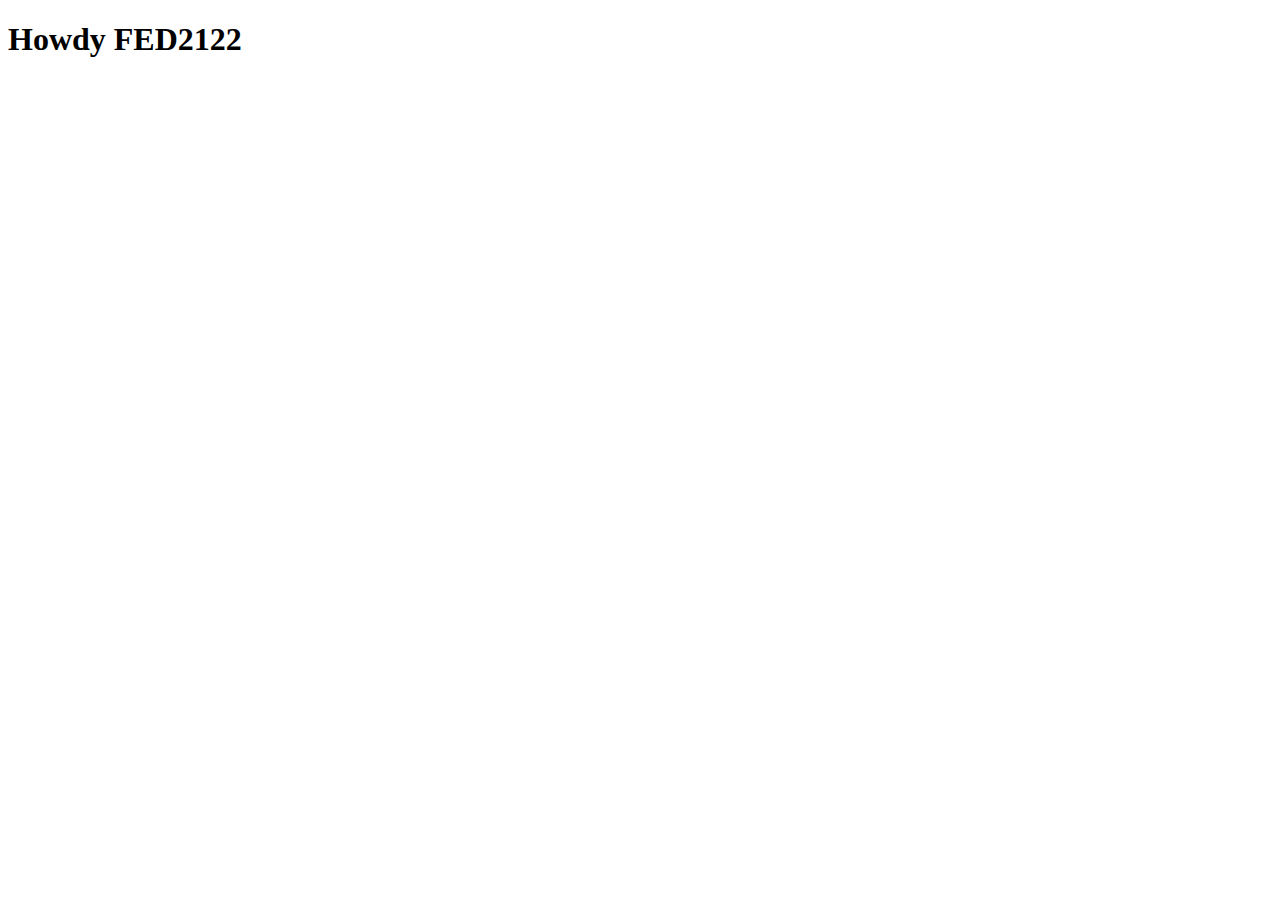
==== index.html @ 2dfa149c "Add files via upload" ====
<!doctype html>
<html lang="nl">
	
<head>
	<meta charset="UTF-8">
	<meta name="author" content="jouw naam">
	<meta name="viewport" content="width=device-width, initial-scale=1">
	
	<title>Howdy FED2122</title>
	
	<link href="styles/style.css" rel="stylesheet">
	<link rel="icon" type="image/svg+xml" href="images/favicon.svg">
</head>

<body>
	<h1>Howdy FED2122</h1>

	<script src="scripts/script.js"></script>
</body>
	
</html>
---- styles/style.css ----
/* CSS Document */
*, *::after, *::before {
  box-sizing:border-box;  
}
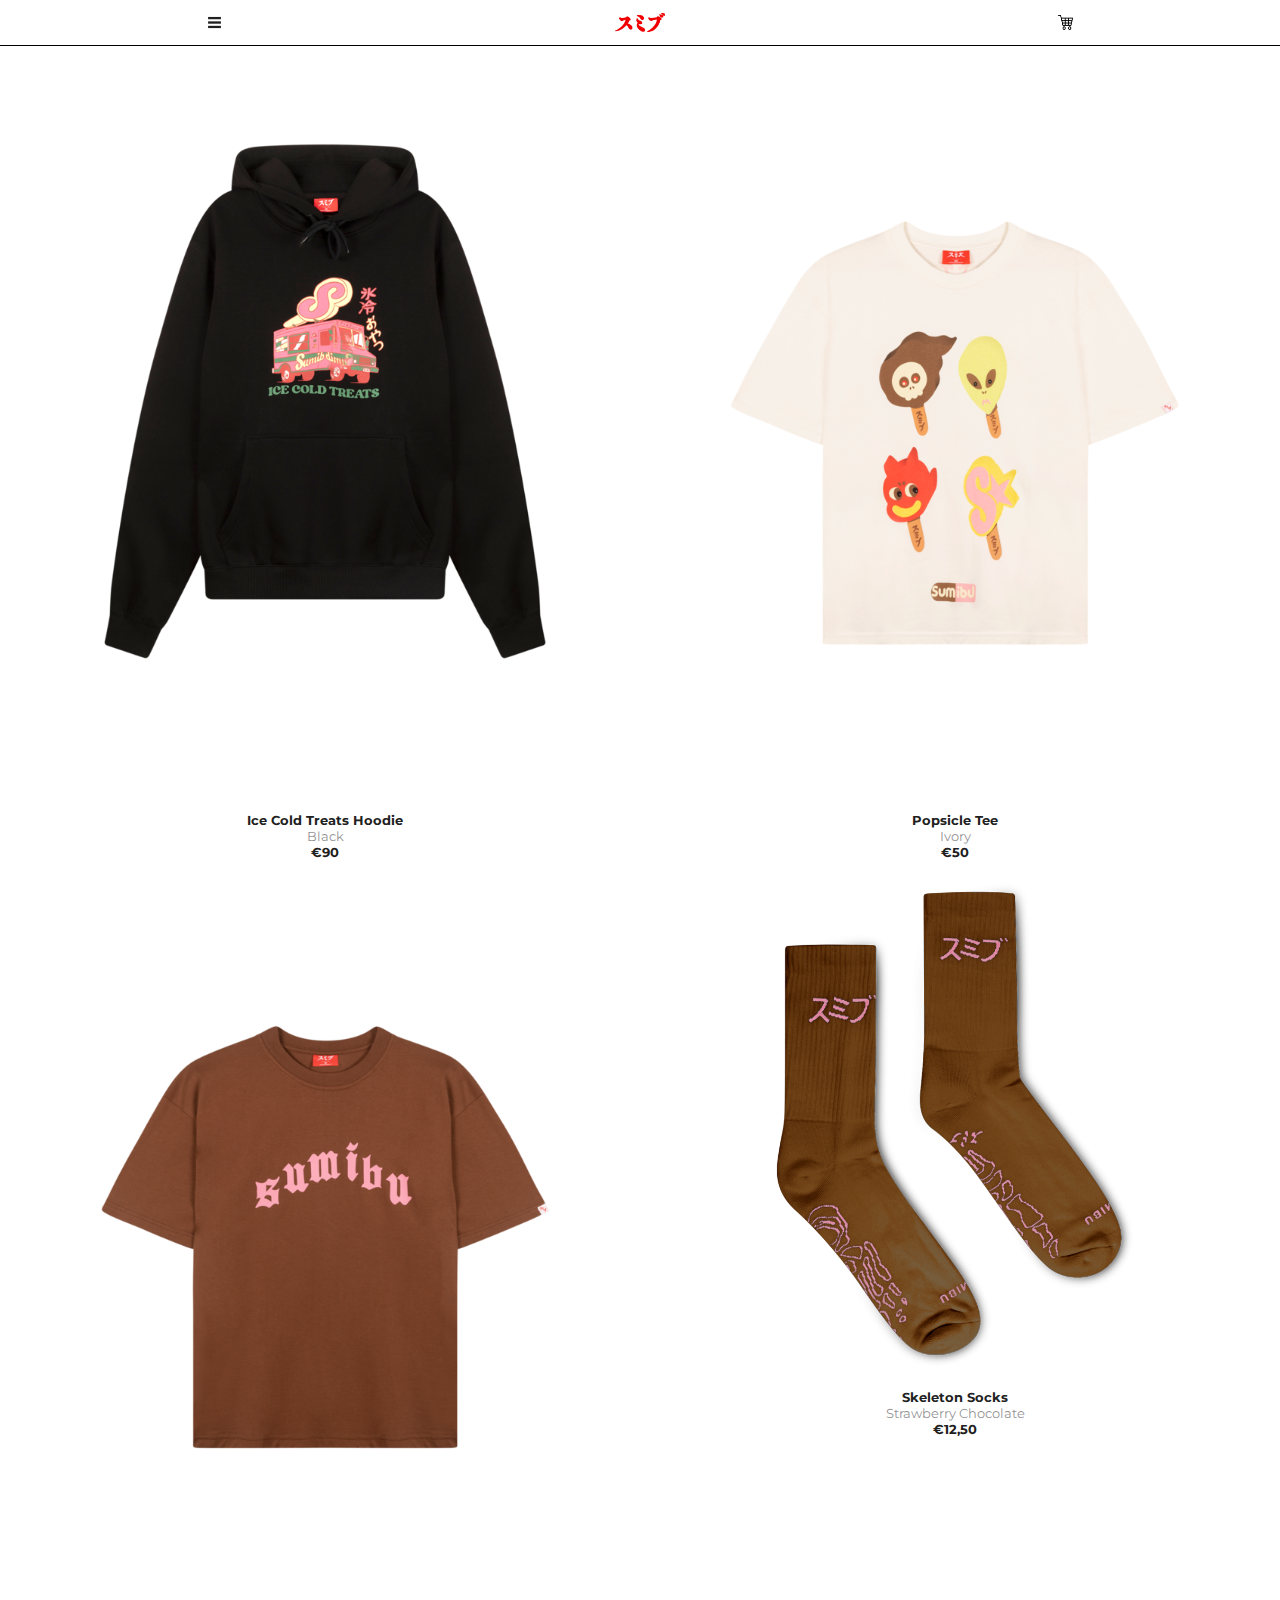
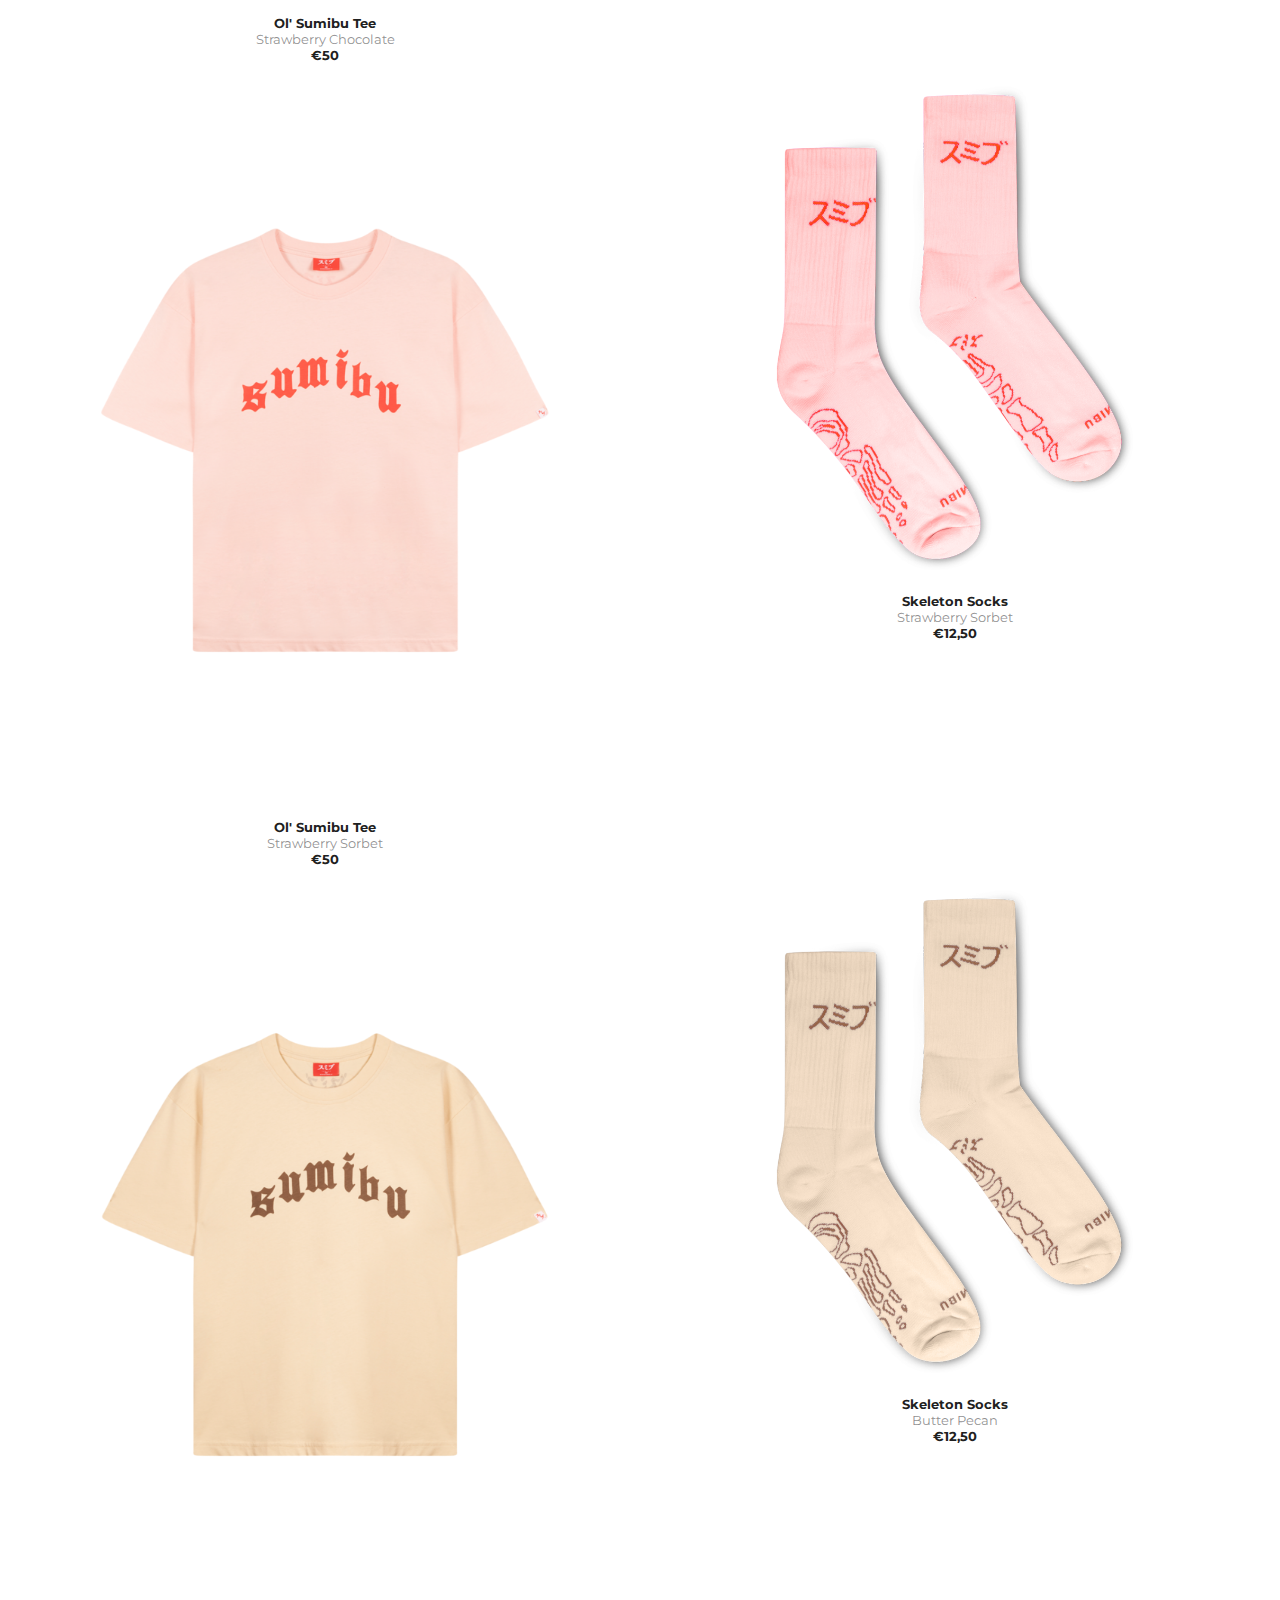
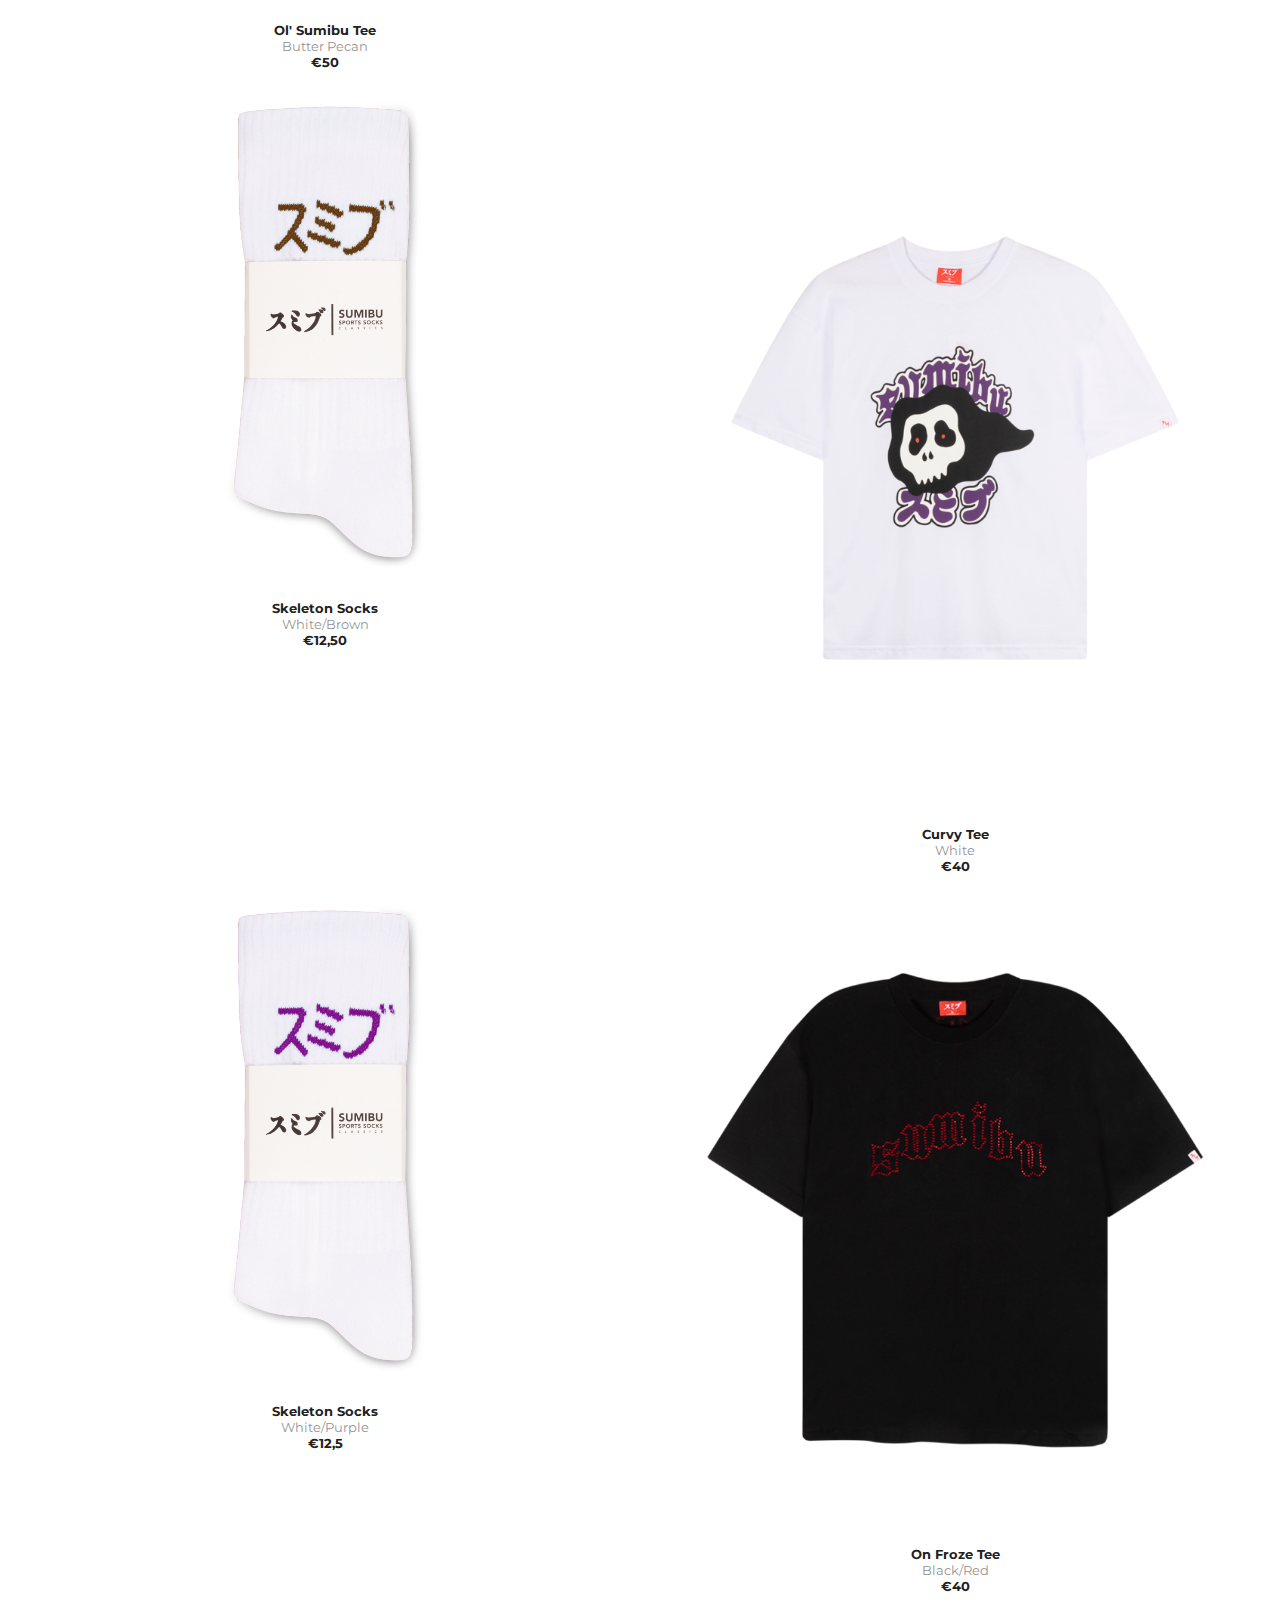
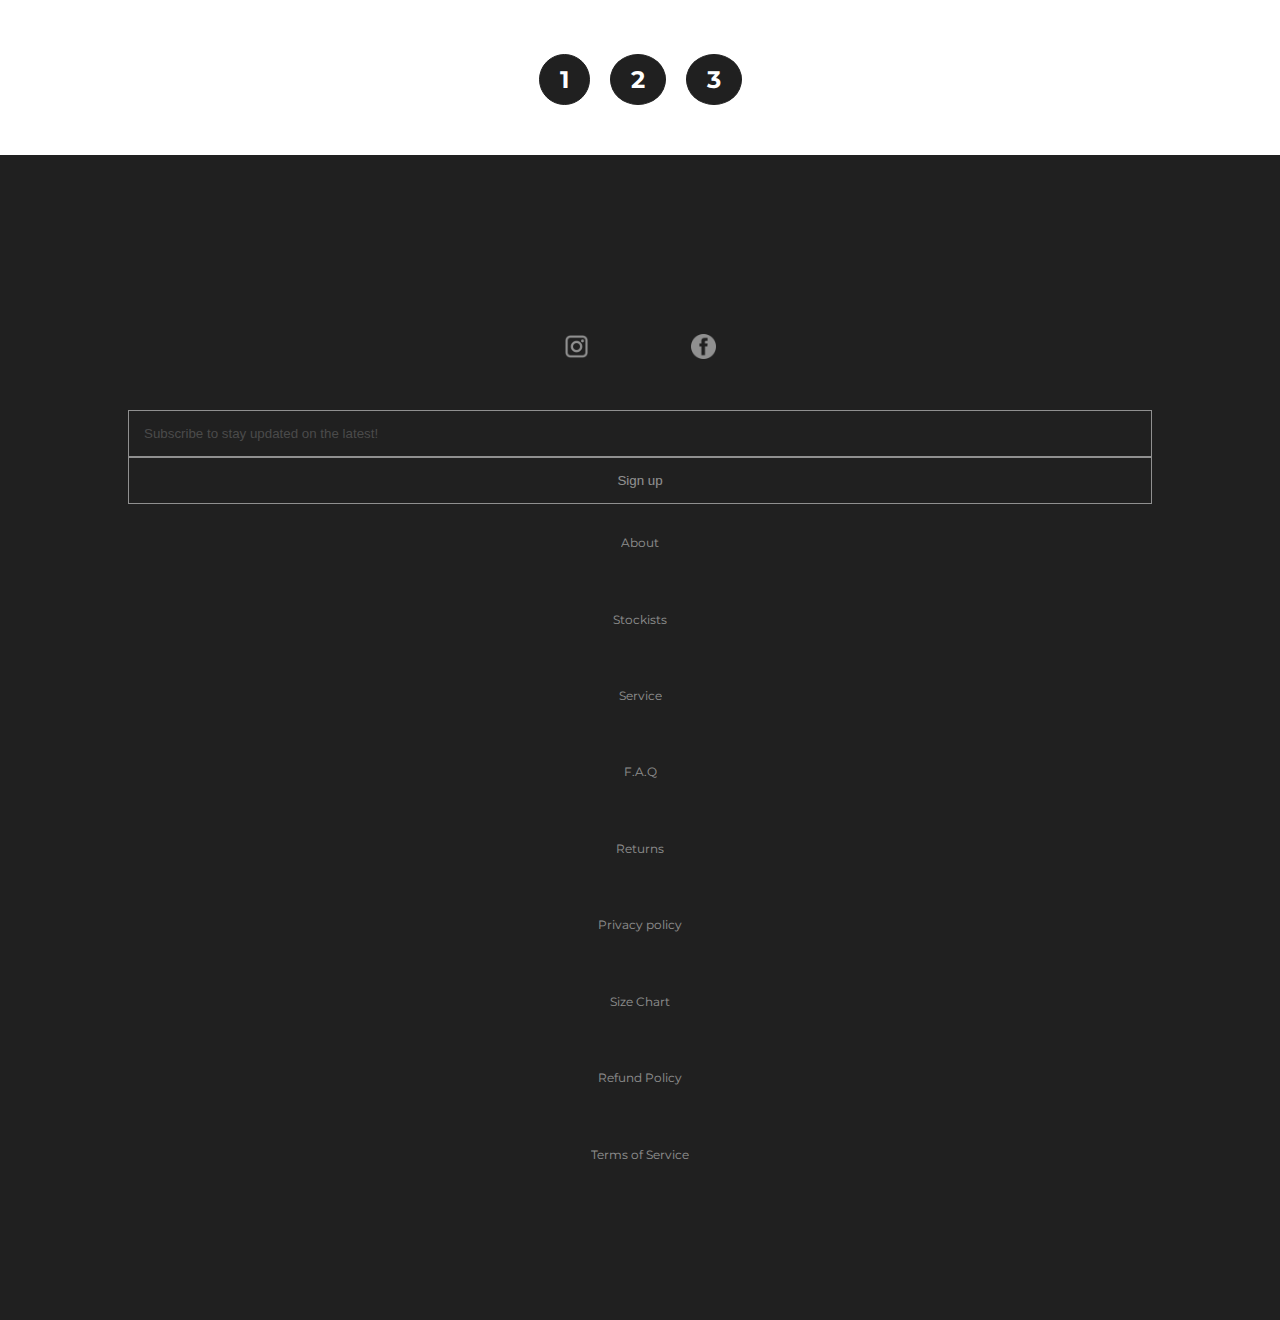
==== commit ee16069d: "Add files via upload" ====
--- a/index.html
+++ b/index.html
@@ -1,21 +1,140 @@
-<!doctype html>
-<html lang="nl">
-	
-<head>
-	<meta charset="UTF-8">
-	<meta name="author" content="jouw naam">
-	<meta name="viewport" content="width=device-width, initial-scale=1">
-	
-	<title>Howdy FED2122</title>
-	
-	<link href="styles/style.css" rel="stylesheet">
-	<link rel="icon" type="image/svg+xml" href="images/favicon.svg">
-</head>
-
-<body>
-	<h1>Howdy FED2122</h1>
-
-	<script src="scripts/script.js"></script>
-</body>
-	
-</html>
+<!DOCTYPE html>
+<html lang="nl">
+<head>
+    <meta charset="UTF-8">
+    <meta http-equiv="X-UA-Compatible" content="IE=edge">
+    <meta name="viewport" content="width=device-width, initial-scale=1.0">
+    <link rel="stylesheet" href="styles/styles.css">
+    <link rel="preconnect" href="https://fonts.googleapis.com">
+    <link rel="preconnect" href="https://fonts.gstatic.com" crossorigin>
+    <link href="https://fonts.googleapis.com/css2?family=Nunito+Sans:wght@300&display=swap" rel="stylesheet">
+    <link rel="preconnect" href="https://fonts.googleapis.com">
+    <link rel="preconnect" href="https://fonts.gstatic.com" crossorigin>
+    <link href="https://fonts.googleapis.com/css2?family=Montserrat&display=swap" rel="stylesheet">
+    <title>Sumibu</title>
+</head>
+<body>
+    <header>
+        <section>
+            <img src="images/hamburger.png" alt="Hamburger menu icon" id="burger">
+            <img src="images/logo.png" alt="">
+            <img src="images/winkelwagen.png" alt="">
+        </section>
+        <nav>
+            <img src="images/kruis.png" alt="kruis" id="kruis">
+            <ul>
+                <li> <a href="">HOME</a></li>
+                <li><a href="">SHOP</a></li>
+                <li><a href="">EXPRESSIONS</a></li>
+                <li><a href="">BLOG</a></li>
+                <li><a href="">SEARCH</a></li>
+                <li><a href="">CONTACT</a></li>
+                <li><a href="">ABOUT</a></li>
+                <li><a href="">EUR</a></li>
+            </ul>
+        </nav>
+    </header>
+    <main>
+        <section>
+            <img src="images/trui.png" alt="hoodie">
+            <h1>Ice Cold Treats Hoodie</h1>
+            <p>Black</p>
+            <h1>€90</h1>
+        </section>
+        <section>
+            <img src="images/eerste shirt.png" alt="shirt">
+            <h1>Popsicle Tee</h1>
+            <p>Ivory</p>
+            <h1>€50</h1>
+        </section>
+        <section>
+            <img src="images/tweede shirt.png" alt="shirt">
+            <h1>Ol' Sumibu Tee</h1>
+            <p>Strawberry Chocolate</p>
+            <h1>€50</h1>
+        </section>
+        <section>
+            <img src="images/sokken.png" alt="sokken">
+            <h1>Skeleton Socks</h1>
+            <p>Strawberry Chocolate</p>
+            <h1>€12,50</h1>
+        </section>
+        <section>
+            <img src="images/derde shirt.png" alt="shirt">
+            <h1>Ol' Sumibu Tee</h1>
+            <p>Strawberry Sorbet</p>
+            <h1>€50</h1>
+        </section>
+        <section>
+            <img src="images/tweede sokken.png" alt="sokken">
+            <h1>Skeleton Socks</h1>
+            <p>Strawberry Sorbet</p>
+            <h1>€12,50</h1>
+        </section>
+        <section>
+            <img src="images/vierde shirt.png" alt="shirt">
+            <h1>Ol' Sumibu Tee</h1>
+            <p>Butter Pecan</p>
+            <h1>€50</h1>
+        </section>
+        <section>
+            <img src="images/derde sokken.png" alt="sokken">
+            <h1>Skeleton Socks</h1>
+            <p>Butter Pecan</p>
+            <h1>€12,50</h1>
+        </section>
+        <section>
+            <img src="images/vierde sokken.png" alt="sokken">
+            <h1>Skeleton Socks</h1>
+            <p>White/Brown</p>
+            <h1>€12,50</h1>
+        </section>
+        <section>
+            <img src="images/vijfde shirt.png" alt="shirt">
+            <h1>Curvy Tee</h1>
+            <p>White</p>
+            <h1>€40</h1>
+        </section>
+        <section>
+            <img src="images/vijfde sokken.png" alt="shirt">
+            <h1>Skeleton Socks</h1>
+            <p>White/Purple</p>
+            <h1>€12,5</h1>
+        </section>
+        <section>
+            <img src="images/zesde shirt.png" alt="shirt">
+            <h1>On Froze Tee</h1>
+            <p>Black/Red</p>
+            <h1>€40</h1>
+        </section>
+
+        
+
+    </main>
+    <div>
+        <h2>1</h2>
+        <h2>2</h2>
+        <h2>3</h2>
+    </div>
+    <footer>    
+        <article>
+            <img src="images/insta.png" alt="instagram">
+            <img src="images/facebook.png" alt="facebook">
+        </article>
+        
+        <input type="email" id="email" required placeholder="Subscribe to stay updated on the latest!">
+        <input type="submit" value="Sign up">
+
+        <a href="">About</a>
+        <a href="">Stockists</a>
+        <a href="">Service</a>
+        <a href="">F.A.Q</a>
+        <a href="">Returns</a>
+        <a href="">Privacy policy</a>
+        <a href="">Size Chart</a>
+        <a href="">Refund Policy</a>
+        <a href="">Terms of Service</a>
+    </footer>
+    <script src="scripts/scripts.js"></script>
+</body>
+</html>--- a/styles/styles.css
+++ b/styles/styles.css
@@ -0,0 +1,177 @@
+*,html {
+    padding: 0px;
+    margin: 0px;
+    box-sizing: border-box;
+    cursor: url(//cdn.shopify.com/s/files/1/1156/1870/t/19/assets/SKELETON.png?v=17962530914533551007),auto;
+}
+
+:root{
+    --standaard-font: 'Montserrat', sans-serif;
+    --standaard-zwart: rgba(32, 32, 32);
+    --standaard-zwart-lagere-oppacity: rgba(32, 32, 32, 0.5);
+}
+
+
+/*main*/
+main{
+    display: flex;
+    flex-flow: wrap;
+    padding: 10px;
+}
+
+section>img{
+    width: 80%;
+}
+
+main section{
+    width: 50%;
+    display: flex;
+    flex-direction: column;
+    align-items: center;
+}
+
+section>h1{
+    font-family: var(--standaard-font);
+    font-size: 13px;
+    color: var(--standaard-zwart);
+}
+
+section>p{
+    color: var(--standaard-zwart-lagere-oppacity);
+    font-family:  var(--standaard-font);
+    font-size: 13px;
+}
+
+div{
+    display: flex;
+    justify-content: center;
+    gap: 20px;
+    padding: 50px;
+ }
+ 
+ div h2{
+     font-family: var(--standaard-font);
+     border: 1px var(--standaard-zwart) solid;
+     border-radius:  100%;
+     padding: 10px 20px;
+     background-color: var(--standaard-zwart);
+     color: white;
+ }
+
+/*header*/
+
+
+
+/*burgermenu*/
+header{
+    border-bottom: 1px solid black;
+    padding: 10px
+}
+
+nav.toonmenu{
+    transform:translateX(0);
+}
+
+header nav{
+    background-color: rgba(0, 0, 0, 0.863);
+    position: fixed;
+    top: 0px;
+    right: 0px;
+    left: 0px;
+    bottom: 0px;
+    transform:translateX(-100%);
+    transition: 1s;
+}
+
+header ul{
+    display: flex;
+    flex-direction: column; 
+    margin-left: 50px;
+    margin-top: 50px;
+}
+
+header ul li{
+    list-style-type: none;
+}
+
+header nav a{
+    text-decoration: none;
+    color: white;
+    font-family: var(--standaard-font);
+    font-size: 20px;
+    font-weight: bold;
+    
+}
+
+header nav li{
+    padding: 10px;
+}
+
+header nav img{
+    width: 30px;
+    margin-left: 45px;
+    margin-top: 20px;
+}
+
+/*einde burgermenu*/
+
+header section{
+    display: flex;
+    flex-direction: row;
+    justify-content: space-around;
+    align-items: center;
+}
+
+header section img{
+    width: 15px;
+    height: 17px;
+}
+
+header section img:nth-of-type(2){
+    height: 25px;
+    width: 50px;
+   
+}
+
+/*footer*/
+
+footer{
+    background-color: var(--standaard-zwart);
+    display: flex;
+    flex-direction: column;
+    padding: 10%;
+}
+
+footer>article{
+    display: flex;
+    flex-direction: row;
+    justify-content: center;
+
+}
+
+footer>article>img{
+    width: 25px;
+    opacity: 50%;
+    margin: 5%;
+}
+
+footer>a{
+    text-decoration: none;
+    color: white;
+    opacity: 50%;
+    font-family:  var(--standaard-font);
+    font-size: 12px;
+    text-align: center;
+    padding: 3%;
+}
+
+footer input{
+    padding: 15px;
+    color: white;
+    opacity: 50%;
+    background-color:  var(--standaard-zwart);
+    border: white 1px solid;
+}
+
+
+
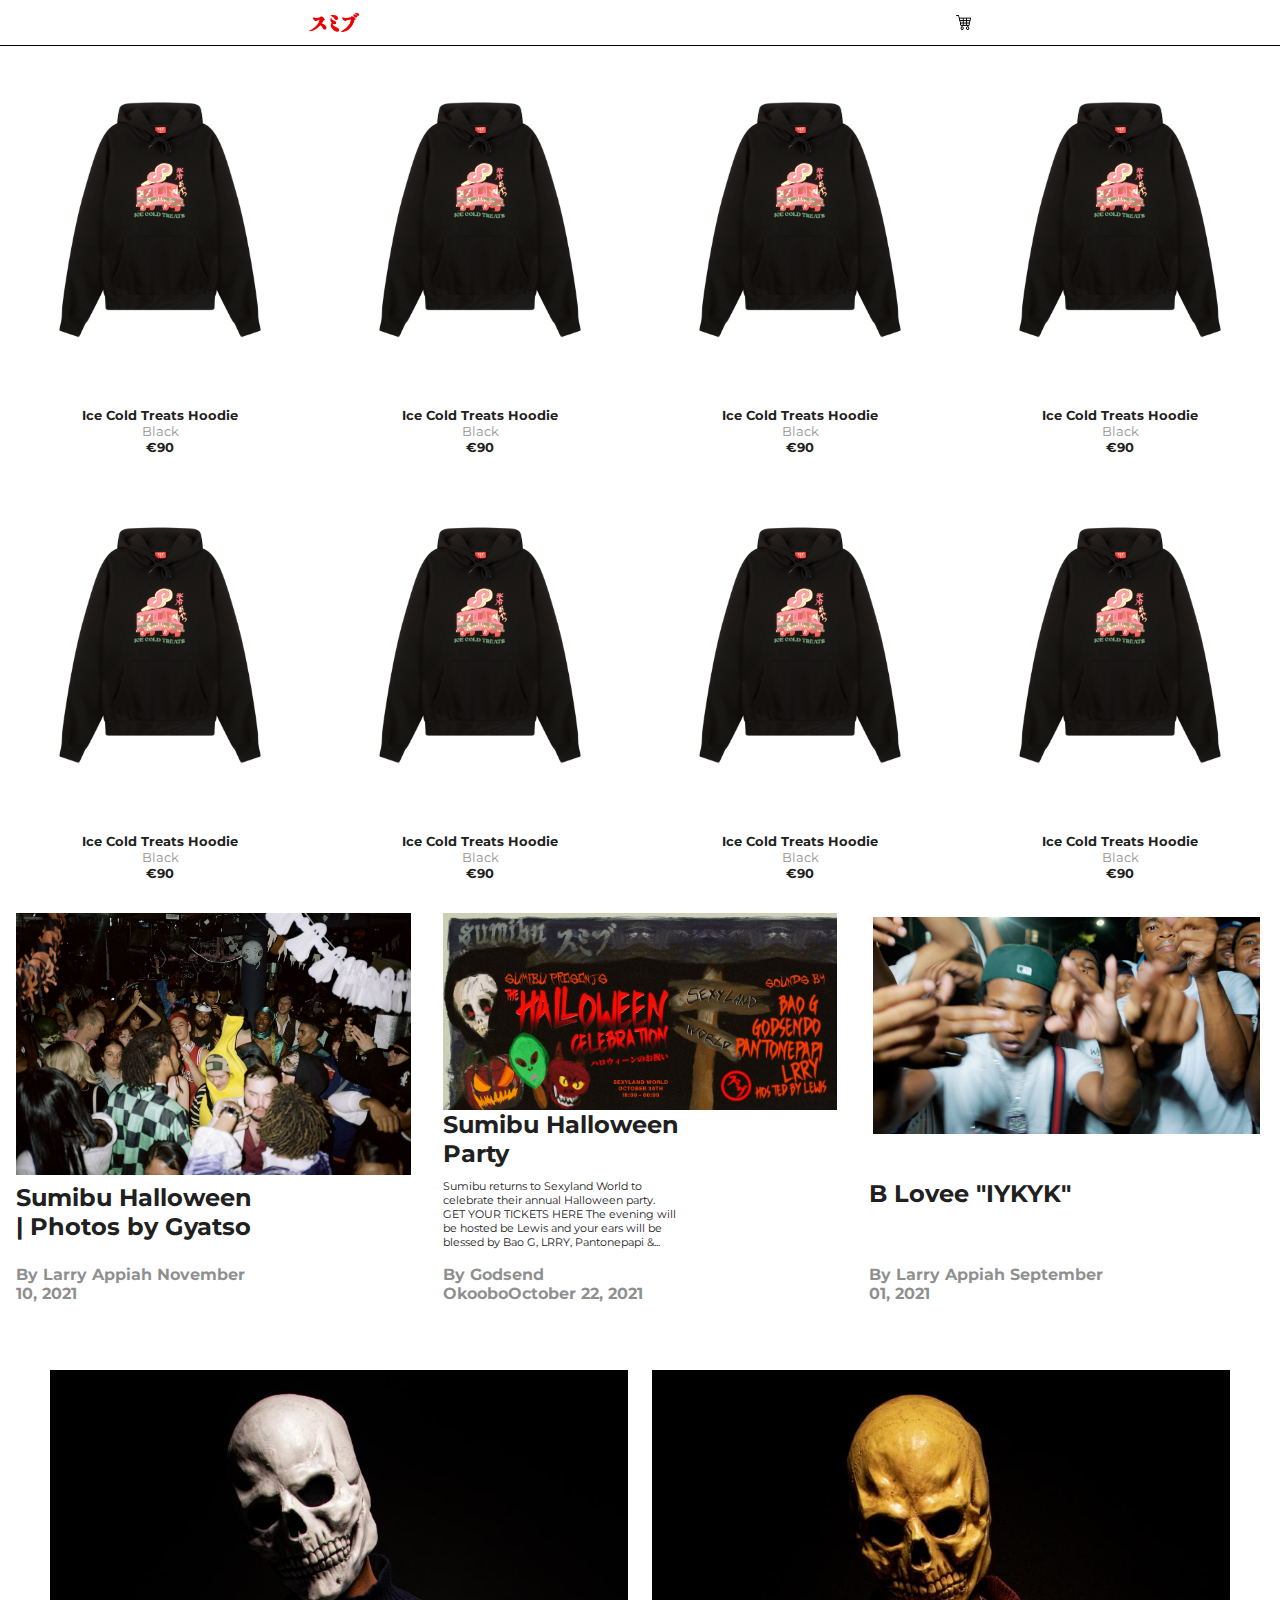
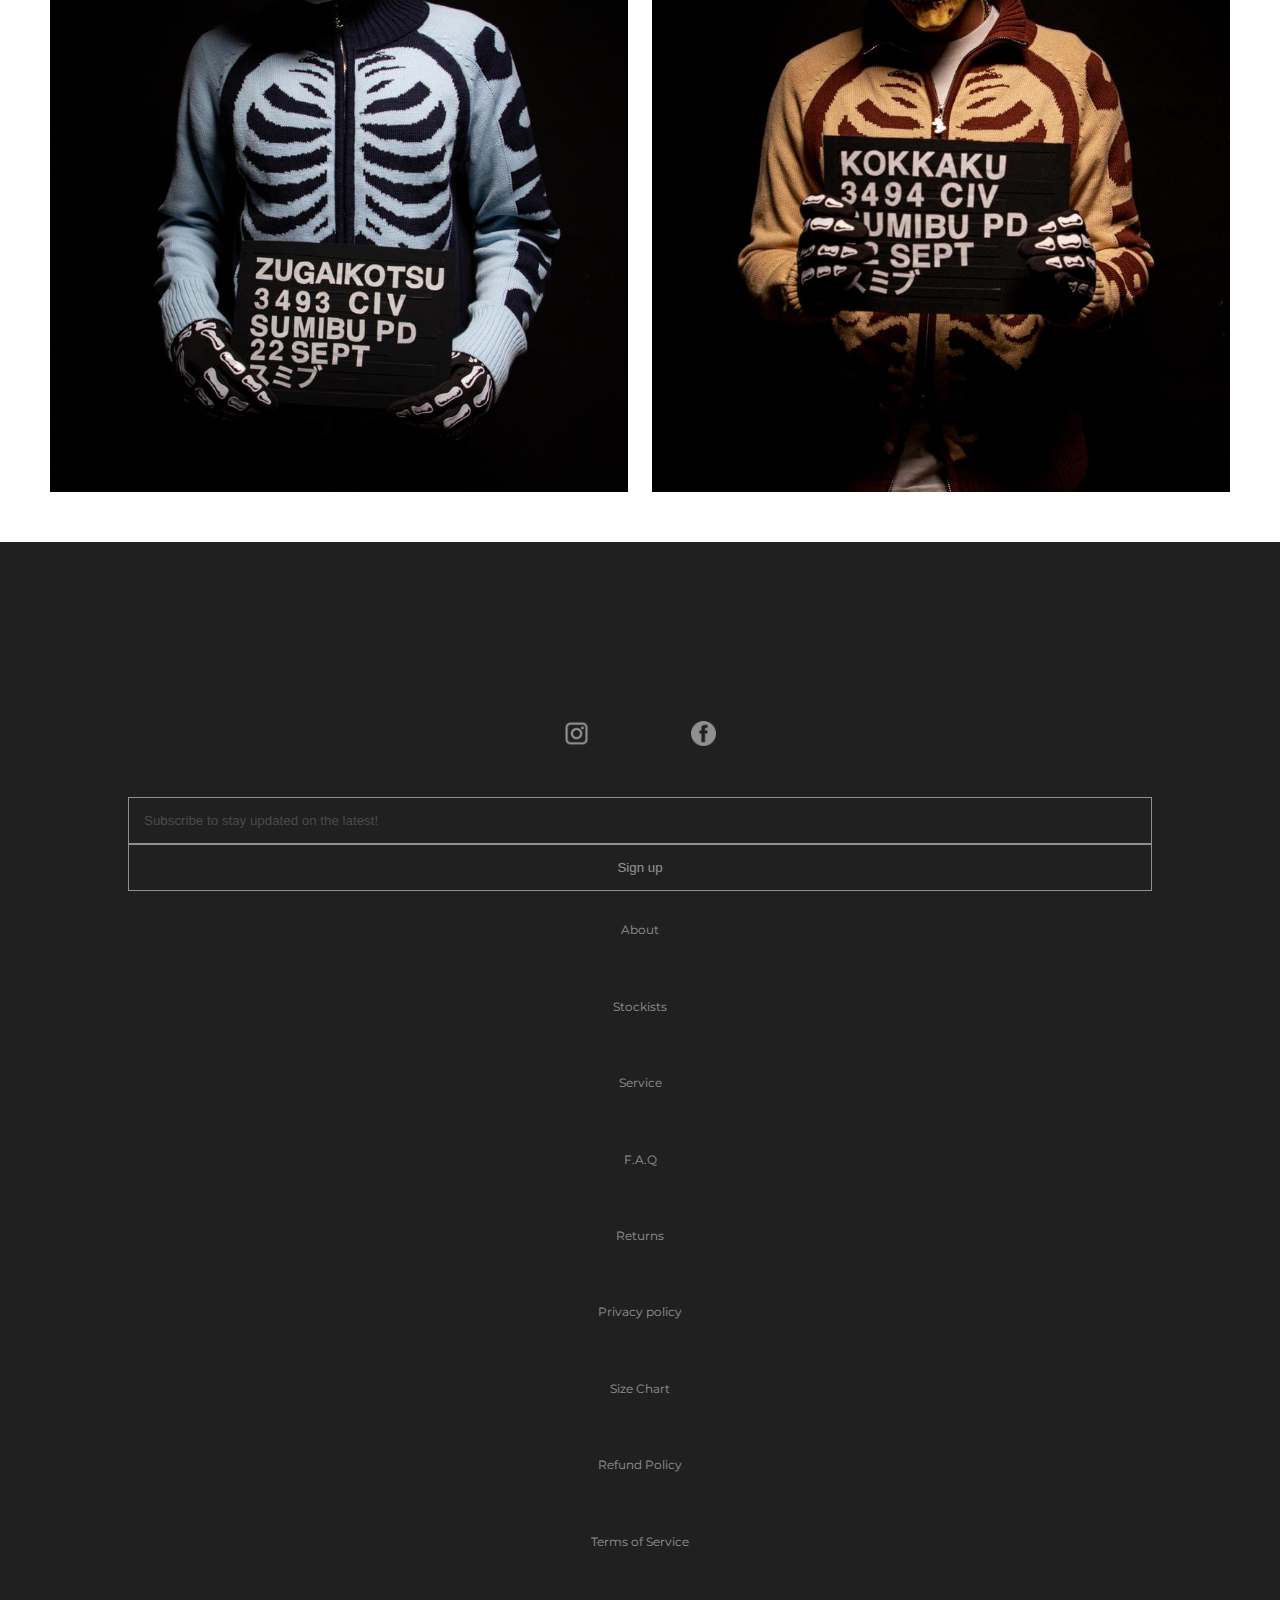
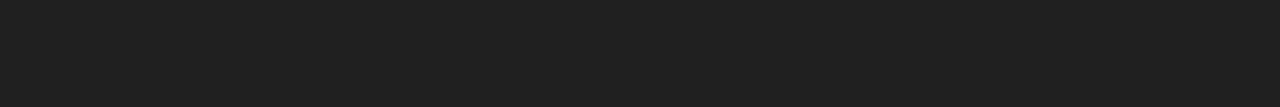
==== commit e9f35f2e: "Add files via upload" ====
--- a/index.html
+++ b/index.html
@@ -1,140 +1,180 @@
-<!DOCTYPE html>
-<html lang="nl">
-<head>
-    <meta charset="UTF-8">
-    <meta http-equiv="X-UA-Compatible" content="IE=edge">
-    <meta name="viewport" content="width=device-width, initial-scale=1.0">
-    <link rel="stylesheet" href="styles/styles.css">
-    <link rel="preconnect" href="https://fonts.googleapis.com">
-    <link rel="preconnect" href="https://fonts.gstatic.com" crossorigin>
-    <link href="https://fonts.googleapis.com/css2?family=Nunito+Sans:wght@300&display=swap" rel="stylesheet">
-    <link rel="preconnect" href="https://fonts.googleapis.com">
-    <link rel="preconnect" href="https://fonts.gstatic.com" crossorigin>
-    <link href="https://fonts.googleapis.com/css2?family=Montserrat&display=swap" rel="stylesheet">
-    <title>Sumibu</title>
-</head>
-<body>
-    <header>
-        <section>
-            <img src="images/hamburger.png" alt="Hamburger menu icon" id="burger">
-            <img src="images/logo.png" alt="">
-            <img src="images/winkelwagen.png" alt="">
-        </section>
-        <nav>
-            <img src="images/kruis.png" alt="kruis" id="kruis">
-            <ul>
-                <li> <a href="">HOME</a></li>
-                <li><a href="">SHOP</a></li>
-                <li><a href="">EXPRESSIONS</a></li>
-                <li><a href="">BLOG</a></li>
-                <li><a href="">SEARCH</a></li>
-                <li><a href="">CONTACT</a></li>
-                <li><a href="">ABOUT</a></li>
-                <li><a href="">EUR</a></li>
-            </ul>
-        </nav>
-    </header>
-    <main>
-        <section>
-            <img src="images/trui.png" alt="hoodie">
-            <h1>Ice Cold Treats Hoodie</h1>
-            <p>Black</p>
-            <h1>€90</h1>
-        </section>
-        <section>
-            <img src="images/eerste shirt.png" alt="shirt">
-            <h1>Popsicle Tee</h1>
-            <p>Ivory</p>
-            <h1>€50</h1>
-        </section>
-        <section>
-            <img src="images/tweede shirt.png" alt="shirt">
-            <h1>Ol' Sumibu Tee</h1>
-            <p>Strawberry Chocolate</p>
-            <h1>€50</h1>
-        </section>
-        <section>
-            <img src="images/sokken.png" alt="sokken">
-            <h1>Skeleton Socks</h1>
-            <p>Strawberry Chocolate</p>
-            <h1>€12,50</h1>
-        </section>
-        <section>
-            <img src="images/derde shirt.png" alt="shirt">
-            <h1>Ol' Sumibu Tee</h1>
-            <p>Strawberry Sorbet</p>
-            <h1>€50</h1>
-        </section>
-        <section>
-            <img src="images/tweede sokken.png" alt="sokken">
-            <h1>Skeleton Socks</h1>
-            <p>Strawberry Sorbet</p>
-            <h1>€12,50</h1>
-        </section>
-        <section>
-            <img src="images/vierde shirt.png" alt="shirt">
-            <h1>Ol' Sumibu Tee</h1>
-            <p>Butter Pecan</p>
-            <h1>€50</h1>
-        </section>
-        <section>
-            <img src="images/derde sokken.png" alt="sokken">
-            <h1>Skeleton Socks</h1>
-            <p>Butter Pecan</p>
-            <h1>€12,50</h1>
-        </section>
-        <section>
-            <img src="images/vierde sokken.png" alt="sokken">
-            <h1>Skeleton Socks</h1>
-            <p>White/Brown</p>
-            <h1>€12,50</h1>
-        </section>
-        <section>
-            <img src="images/vijfde shirt.png" alt="shirt">
-            <h1>Curvy Tee</h1>
-            <p>White</p>
-            <h1>€40</h1>
-        </section>
-        <section>
-            <img src="images/vijfde sokken.png" alt="shirt">
-            <h1>Skeleton Socks</h1>
-            <p>White/Purple</p>
-            <h1>€12,5</h1>
-        </section>
-        <section>
-            <img src="images/zesde shirt.png" alt="shirt">
-            <h1>On Froze Tee</h1>
-            <p>Black/Red</p>
-            <h1>€40</h1>
-        </section>
-
-        
-
-    </main>
-    <div>
-        <h2>1</h2>
-        <h2>2</h2>
-        <h2>3</h2>
-    </div>
-    <footer>    
-        <article>
-            <img src="images/insta.png" alt="instagram">
-            <img src="images/facebook.png" alt="facebook">
-        </article>
-        
-        <input type="email" id="email" required placeholder="Subscribe to stay updated on the latest!">
-        <input type="submit" value="Sign up">
-
-        <a href="">About</a>
-        <a href="">Stockists</a>
-        <a href="">Service</a>
-        <a href="">F.A.Q</a>
-        <a href="">Returns</a>
-        <a href="">Privacy policy</a>
-        <a href="">Size Chart</a>
-        <a href="">Refund Policy</a>
-        <a href="">Terms of Service</a>
-    </footer>
-    <script src="scripts/scripts.js"></script>
-</body>
+<!DOCTYPE html>
+<html lang="nl">
+<head>
+    <meta charset="UTF-8">
+    <meta http-equiv="X-UA-Compatible" content="IE=edge">
+    <meta name="viewport" content="width=device-width, initial-scale=1.0">
+    <link rel="stylesheet" href="styles/styles.css">
+    <link rel="preconnect" href="https://fonts.googleapis.com">
+    <link rel="preconnect" href="https://fonts.gstatic.com" crossorigin>
+    <link href="https://fonts.googleapis.com/css2?family=Nunito+Sans:wght@300&display=swap" rel="stylesheet">
+    <link rel="preconnect" href="https://fonts.googleapis.com">
+    <link rel="preconnect" href="https://fonts.gstatic.com" crossorigin>
+    <link href="https://fonts.googleapis.com/css2?family=Montserrat&display=swap" rel="stylesheet">
+    <title>Sumibu</title>
+</head>
+<body class="home">
+    <header>
+        <section>
+            <img src="images/hamburger.png" alt="Hamburger menu icon" id="burger">
+            <img src="images/logo.png" alt="">
+            <img src="images/winkelwagen.png" alt="">
+        </section>
+        <nav>
+            <img src="images/kruis.png" alt="kruis" id="kruis">
+            <ul>
+                <li> <a href="index.html">HOME</a></li>
+                <li><a href="shop.html">SHOP</a></li>
+                <li><a href="">EXPRESSIONS</a></li>
+                <li><a href="">BLOG</a></li>
+                <li><a href="">SEARCH</a></li>
+                <li><a href="">CONTACT</a></li>
+                <li><a href="">ABOUT</a></li>
+                <li><a href="">EUR</a></li>
+            </ul>
+        </nav>
+    </header>
+    <main>
+        <article>
+            <picture>
+                <source srcset="images/tweeskelleton.png"
+                        media="(min-width: 768px)">
+                <img src="images/skeleton1.jpg" alt="" />
+                <img src="images/skeleton2.jpg" alt="">
+            </picture>
+        </article>
+        
+        <section>
+            <article>
+                <img src="images/trui.png" alt="hoodie">
+                <h1>Ice Cold Treats Hoodie</h1>
+                <p>Black</p>
+                <h1>€90</h1>
+            </article>
+
+            <article>
+                <img src="images/trui.png" alt="hoodie">
+                <h1>Ice Cold Treats Hoodie</h1>
+                <p>Black</p>
+                <h1>€90</h1>
+            </article>
+
+            <article>
+                <img src="images/trui.png" alt="hoodie">
+                <h1>Ice Cold Treats Hoodie</h1>
+                <p>Black</p>
+                <h1>€90</h1>
+            </article>
+
+            <article>
+                <img src="images/trui.png" alt="hoodie">
+                <h1>Ice Cold Treats Hoodie</h1>
+                <p>Black</p>
+                <h1>€90</h1>
+            </article>
+
+            <article>
+                <img src="images/trui.png" alt="hoodie">
+                <h1>Ice Cold Treats Hoodie</h1>
+                <p>Black</p>
+                <h1>€90</h1>
+            </article>
+            <article>
+                <img src="images/trui.png" alt="hoodie">
+                <h1>Ice Cold Treats Hoodie</h1>
+                <p>Black</p>
+                <h1>€90</h1>
+            </article>
+        </section>
+        <section>
+            <article>
+                <img src="images/trui.png" alt="hoodie">
+                <h1>Ice Cold Treats Hoodie</h1>
+                <p>Black</p>
+                <h1>€90</h1>
+            </article>
+
+            <article>
+                <img src="images/trui.png" alt="hoodie">
+                <h1>Ice Cold Treats Hoodie</h1>
+                <p>Black</p>
+                <h1>€90</h1>
+            </article>
+
+            <article>
+                <img src="images/trui.png" alt="hoodie">
+                <h1>Ice Cold Treats Hoodie</h1>
+                <p>Black</p>
+                <h1>€90</h1>
+            </article>
+
+            <article>
+                <img src="images/trui.png" alt="hoodie">
+                <h1>Ice Cold Treats Hoodie</h1>
+                <p>Black</p>
+                <h1>€90</h1>
+            </article>
+
+            <article>
+                <img src="images/trui.png" alt="hoodie">
+                <h1>Ice Cold Treats Hoodie</h1>
+                <p>Black</p>
+                <h1>€90</h1>
+            </article>
+            <article>
+                <img src="images/trui.png" alt="hoodie">
+                <h1>Ice Cold Treats Hoodie</h1>
+                <p>Black</p>
+                <h1>€90</h1>
+            </article>
+        </section>
+<section>
+        <article>
+            <img src="images/ mensen.jpeg" alt="">
+            <h1>Sumibu Halloween | Photos by Gyatso</h1>
+            <h2>By Larry Appiah November 10, 2021</h2>
+        </article>
+
+        <article>
+            <img src="images/HALLOWEEN_2021_FLYER_Eventbrite_x1000.jpeg" alt="">
+            <h1>Sumibu Halloween Party</h1>
+            <p>Sumibu returns to Sexyland World to celebrate their annual Halloween party. 
+                GET YOUR TICKETS HERE The evening will be hosted be Lewis and your ears will be blessed by Bao G, LRRY, Pantonepapi &...</p>
+            <h2>By Godsend OkooboOctober 22, 2021</h2>
+        </article>
+
+        <article>
+            <img src="images/blove.jpeg" alt="">
+            <h1>B Lovee "IYKYK"</h1>
+            <h2>By Larry Appiah September 01, 2021</h2>
+        </article>
+    </section>
+
+        <article>
+            <img src="images/skelli1.jpeg" alt="">
+            <img src="images/skelli2.jpeg" alt="">
+        </article>
+   
+    </main>
+    <footer>    
+        <article>
+            <img src="images/insta.png" alt="instagram">
+            <img src="images/facebook.png" alt="facebook">
+        </article>
+        
+        <input type="email" id="email" required placeholder="Subscribe to stay updated on the latest!">
+        <input type="submit" value="Sign up">
+
+        <a href="">About</a>
+        <a href="">Stockists</a>
+        <a href="">Service</a>
+        <a href="">F.A.Q</a>
+        <a href="">Returns</a>
+        <a href="">Privacy policy</a>
+        <a href="">Size Chart</a>
+        <a href="">Refund Policy</a>
+        <a href="">Terms of Service</a>
+    </footer>
+    <script src="scripts/scripts.js"></script>
+</body>
 </html>--- a/styles/styles.css
+++ b/styles/styles.css
@@ -13,33 +13,128 @@
 
 
 /*main*/
-main{
-    display: flex;
-    flex-flow: wrap;
-    padding: 10px;
-}
-
-section>img{
+
+/*het deel onderaan de homepage*/
+
+.home section:nth-child(4){
+    display: flex;
+    flex-direction: column;
+}
+.home section:nth-child(4) img{
+    width: 100%;
+}
+
+.home main section:nth-child(4) article:last-child img{
+    width: 100%;
+}
+
+.home main section:nth-child(4) article h1{
+    font-family: var(--standaard-font);
+    color: var(--standaard-zwart);
+    font-size: 1.5em;
+    width: 60%;
+    align-self: flex-start;
+    text-align: left;
+}
+
+.home main section:nth-child(4) article h2{
+    font-family: var(--standaard-font);
+    color: var(--standaard-zwart-lagere-oppacity);
+    font-size: 1em;
+    width: 60%;
+    margin-top: 1em;
+    text-align: left;
+    align-self: flex-start;
+}
+
+.home main section:nth-child(4) article p{
+    font-family: var(--standaard-font);
+    color: var(--standaard-zwart);
+    font-size: .7em;
+    width: 60%;
+    margin-top: 1em;
+    text-align: left;
+    align-self: flex-start;
+}
+
+.home main section{
+    display: flex;
+    overflow: auto;
+}
+
+.home main section article{
+    min-width: 50%;
+    padding: 1em;
+}
+
+.home>main>article{
+    padding: 3%;
+}
+
+
+
+.home main article:last-child{
+    display: flex;
+}
+
+.home main article:last-child img{
+    width: 50%;
+    padding: 1%;
+}
+
+.home main section article:last-child img{
     width: 80%;
 }
 
+
+main>article>img{
+    width: 100%;
+}
+
+main>article:first-child{
+    padding: 0%;
+}
+
+.home picture{
+    display: flex;
+    overflow: auto;
+}
+
+.home picture img{
+    width: 100%;
+}
+
+section img{
+    width: 80%;
+}
+
 main section{
-    width: 50%;
+    display: grid;
+    grid-template-columns: 1fr 1fr;
+    align-items: center;
+    align-content: center;
+}
+
+
+
+section>article{
     display: flex;
     flex-direction: column;
     align-items: center;
 }
 
-section>h1{
+section>article>h1{
     font-family: var(--standaard-font);
     font-size: 13px;
     color: var(--standaard-zwart);
-}
-
-section>p{
+    text-align: center;
+}
+
+section>article>p{
     color: var(--standaard-zwart-lagere-oppacity);
     font-family:  var(--standaard-font);
     font-size: 13px;
+    text-align: center;
 }
 
 div{
@@ -173,5 +268,45 @@
     border: white 1px solid;
 }
 
-
-
+@media (min-width: 48em){
+
+    main section{
+        display: grid;
+        grid-template-columns: 1fr 1fr 1fr 1fr;
+    }
+
+    main>article>img{
+        width: 100%;
+    }
+    .home main section article{
+        min-width: 25%;
+        padding: 1em;
+    }
+    .home picture{
+        overflow: hidden;
+    }
+
+    .home section:nth-child(4){
+        display: grid;
+        grid-template-columns: 1fr 1fr 1fr;
+    }
+    .home section:nth-child(4) article{
+        display: flex; 
+        min-width: unset;
+        height: 100%;
+        justify-content: space-between;
+    }
+    .home section:nth-child(4) article img{
+        background-size: cover;
+    }
+    
+    header>section>img:first-child{
+        display: none;
+    }
+
+    
+
+
+    
+}
+
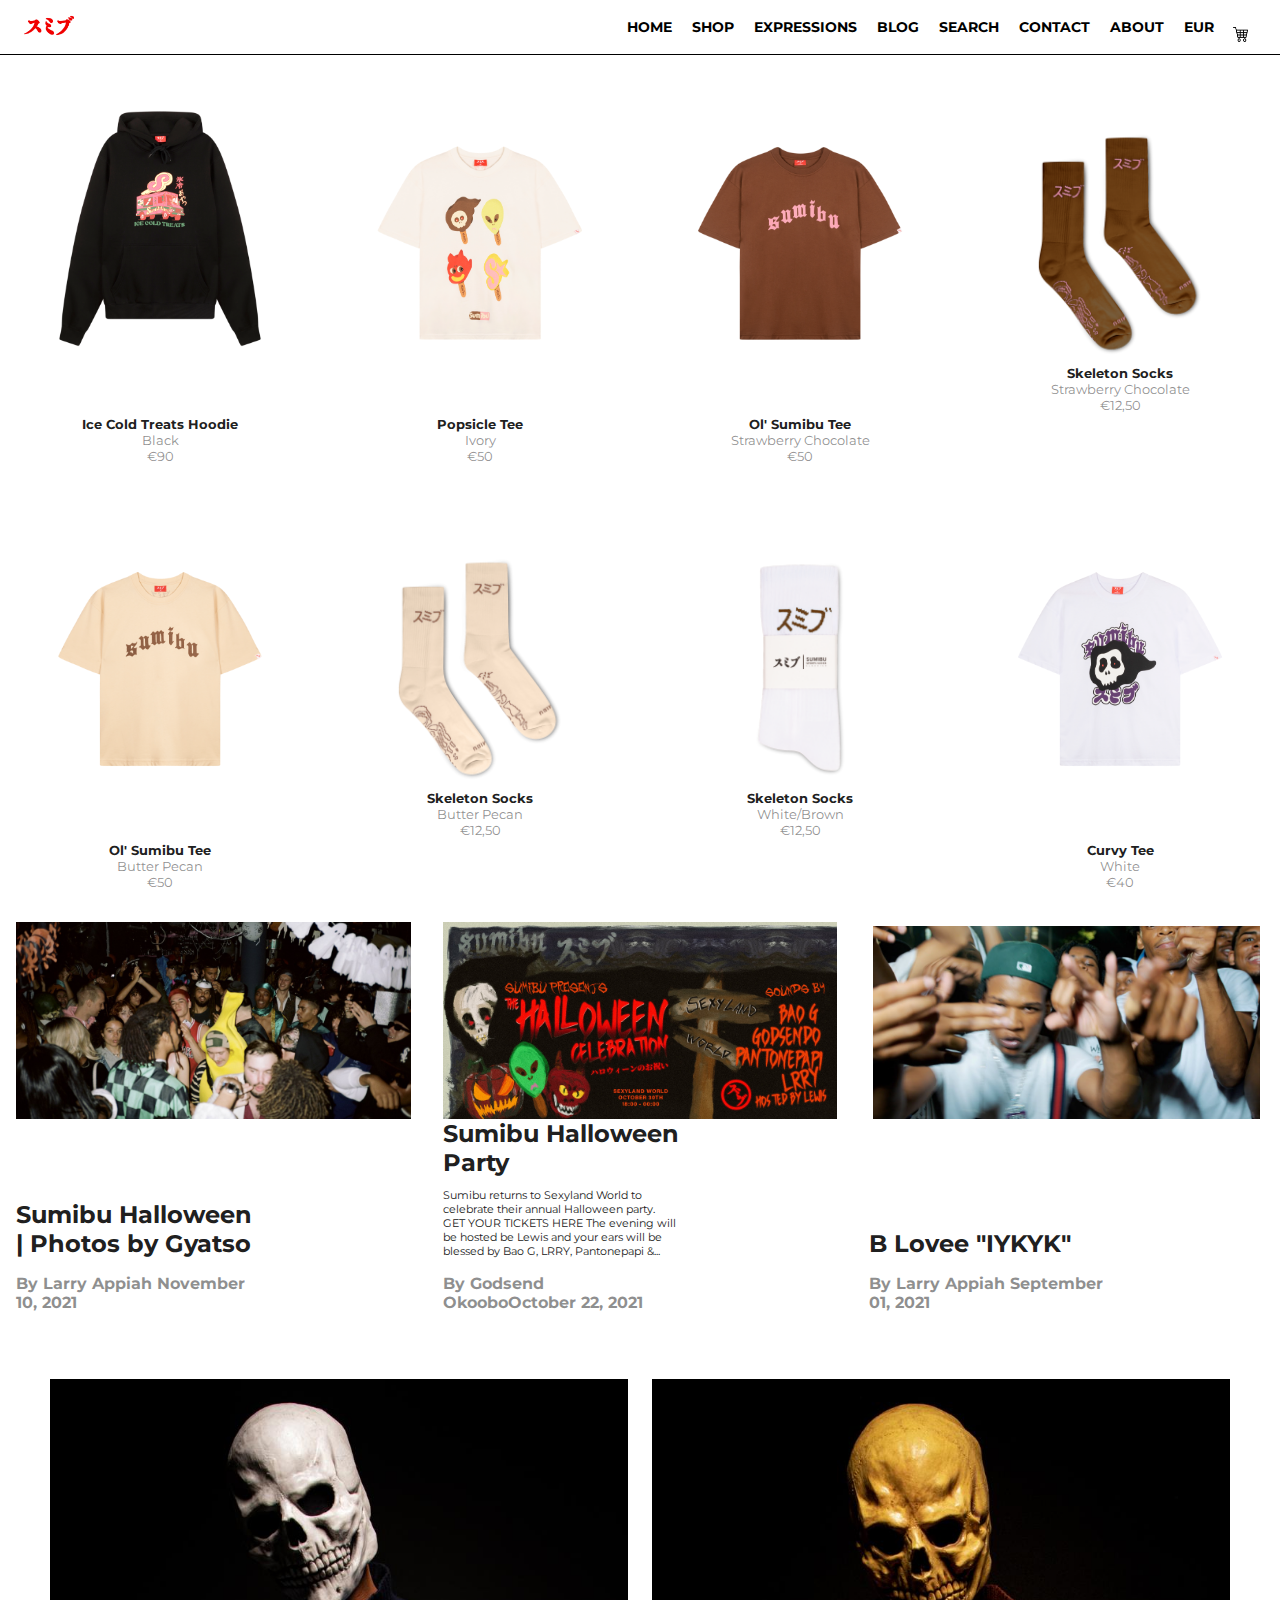
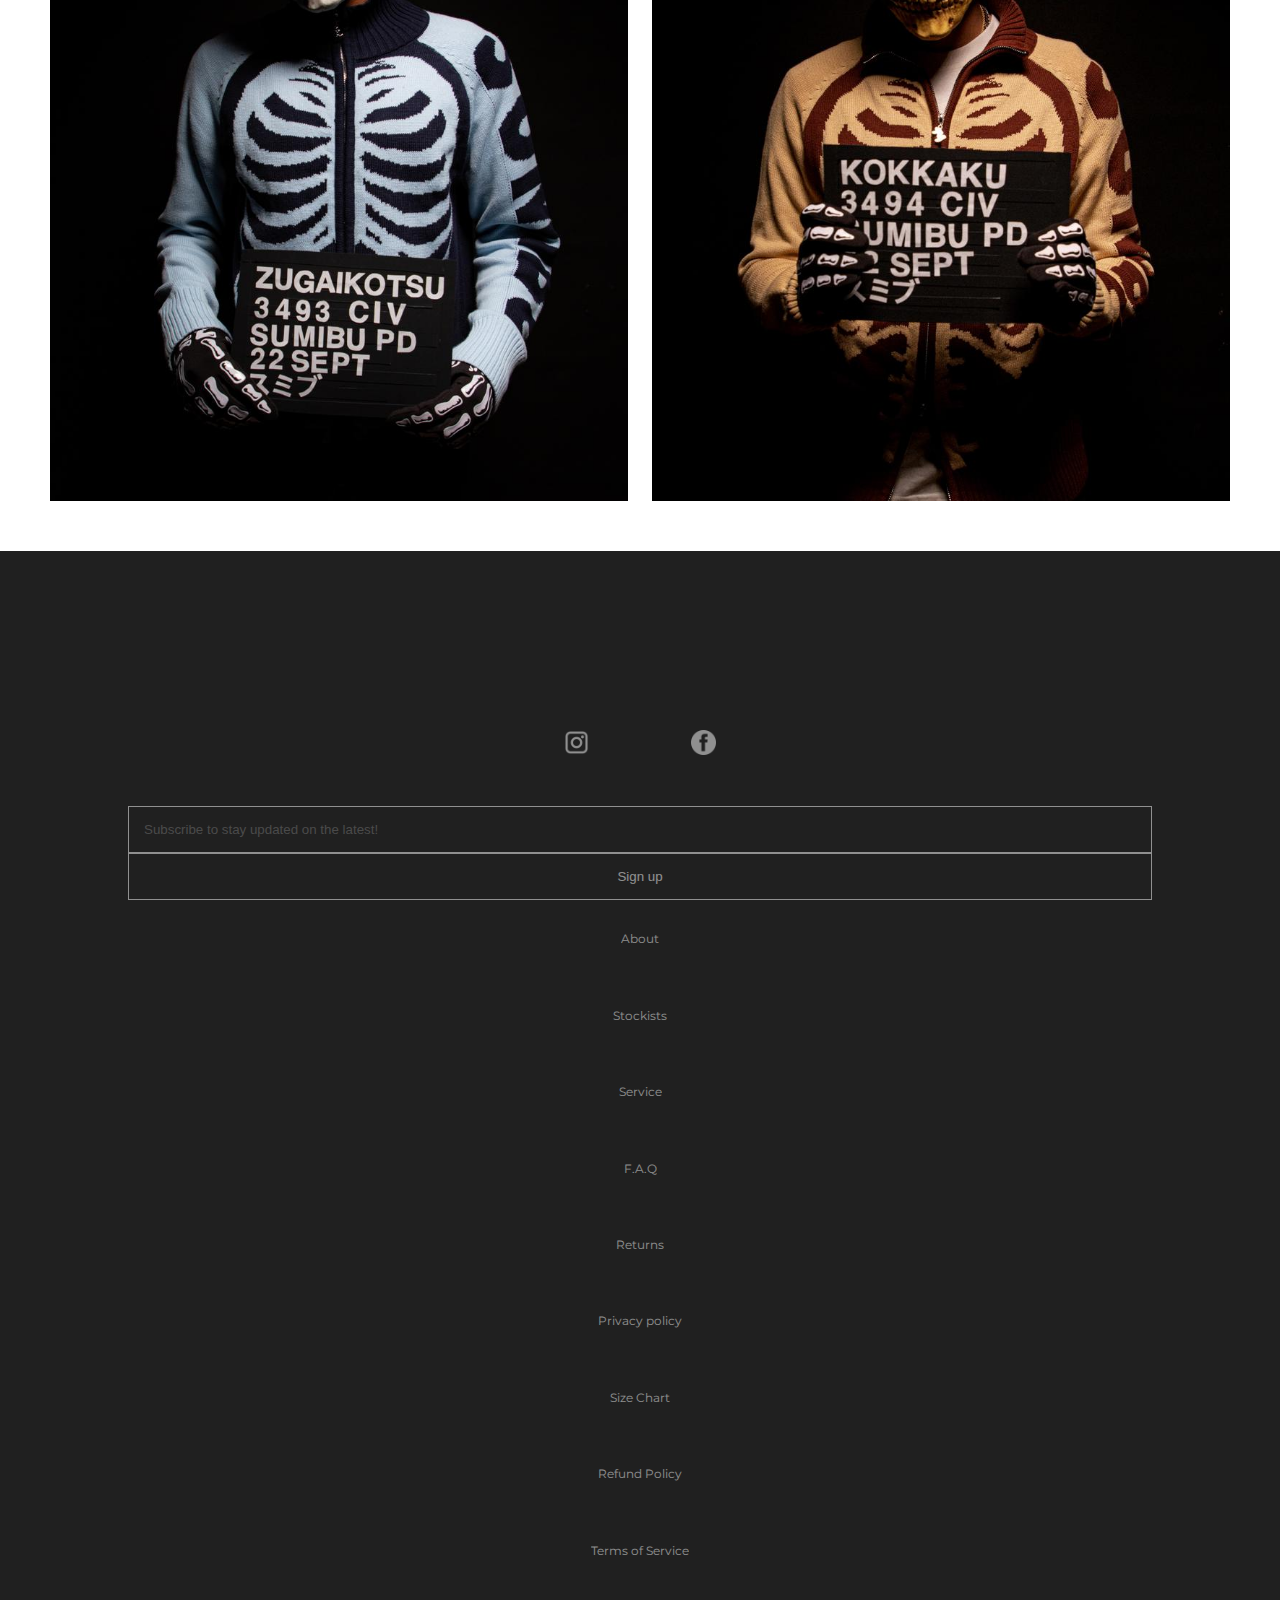
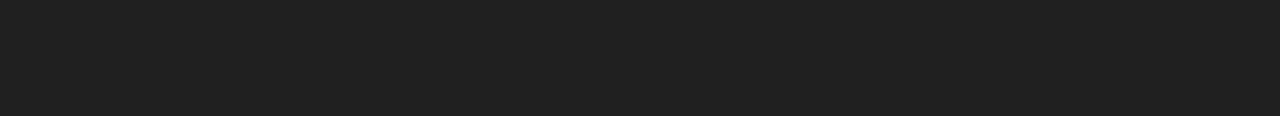
==== commit c5a5d5f4: "Add files via upload" ====
--- a/index.html
+++ b/index.html
@@ -16,9 +16,9 @@
 <body class="home">
     <header>
         <section>
-            <img src="images/hamburger.png" alt="Hamburger menu icon" id="burger">
-            <img src="images/logo.png" alt="">
-            <img src="images/winkelwagen.png" alt="">
+            <a href="#"><img src="images/hamburger.png" alt="Hamburger menu icon" id="burger"></a>
+            <a href="#"><img src="images/logo.png" alt=""></a>
+            <a href=""><img src="images/winkelwagen.png" alt=""></a>
         </section>
         <nav>
             <img src="images/kruis.png" alt="kruis" id="kruis">
@@ -46,107 +46,100 @@
         
         <section>
             <article>
-                <img src="images/trui.png" alt="hoodie">
-                <h1>Ice Cold Treats Hoodie</h1>
+                <a href="#"><img src="images/trui.png" alt="hoodie">
+                <h3>Ice Cold Treats Hoodie</h3>
                 <p>Black</p>
-                <h1>€90</h1>
-            </article>
-
-            <article>
-                <img src="images/trui.png" alt="hoodie">
-                <h1>Ice Cold Treats Hoodie</h1>
-                <p>Black</p>
-                <h1>€90</h1>
-            </article>
-
-            <article>
-                <img src="images/trui.png" alt="hoodie">
-                <h1>Ice Cold Treats Hoodie</h1>
-                <p>Black</p>
-                <h1>€90</h1>
-            </article>
-
-            <article>
-                <img src="images/trui.png" alt="hoodie">
-                <h1>Ice Cold Treats Hoodie</h1>
-                <p>Black</p>
-                <h1>€90</h1>
-            </article>
-
-            <article>
-                <img src="images/trui.png" alt="hoodie">
-                <h1>Ice Cold Treats Hoodie</h1>
-                <p>Black</p>
-                <h1>€90</h1>
+                <p>€90</p></a>
             </article>
             <article>
-                <img src="images/trui.png" alt="hoodie">
-                <h1>Ice Cold Treats Hoodie</h1>
-                <p>Black</p>
-                <h1>€90</h1>
+                <a href="#"><img src="images/eerste shirt.png" alt="shirt">
+                <h3>Popsicle Tee</h1>
+                <p>Ivory</p>
+                <p>€50</p></a>
             </article>
-        </section>
+            <article>
+                <a href="#"><img src="images/tweede shirt.png" alt="shirt">
+                <h3>Ol' Sumibu Tee</h3>
+                <p>Strawberry Chocolate</p>
+                <p>€50</p></a>
+            </article>
+            <article>
+                <a href="#"><img src="images/sokken.png" alt="sokken">
+                <h3>Skeleton Socks</h3>
+                <p>Strawberry Chocolate</p>
+                <p>€12,50</p></a>
+            </article>
+            <article>
+                <a href="#"><img src="images/derde shirt.png" alt="shirt">
+                <h3>Ol' Sumibu Tee</h3>
+                <p>Strawberry Sorbet</p>
+                <p>€50</p></a>
+            </article>
+            <article>
+                <a href="#"><img src="images/tweede sokken.png" alt="sokken">
+                <h3>Skeleton Socks</h3>
+                <p>Strawberry Sorbet</p>
+                <p>€12,50</p></a>
+            </article>
+    </section>
         <section>
             <article>
-                <img src="images/trui.png" alt="hoodie">
-                <h1>Ice Cold Treats Hoodie</h1>
-                <p>Black</p>
-                <h1>€90</h1>
-            </article>
-
-            <article>
-                <img src="images/trui.png" alt="hoodie">
-                <h1>Ice Cold Treats Hoodie</h1>
-                <p>Black</p>
-                <h1>€90</h1>
-            </article>
-
-            <article>
-                <img src="images/trui.png" alt="hoodie">
-                <h1>Ice Cold Treats Hoodie</h1>
-                <p>Black</p>
-                <h1>€90</h1>
-            </article>
-
-            <article>
-                <img src="images/trui.png" alt="hoodie">
-                <h1>Ice Cold Treats Hoodie</h1>
-                <p>Black</p>
-                <h1>€90</h1>
-            </article>
-
-            <article>
-                <img src="images/trui.png" alt="hoodie">
-                <h1>Ice Cold Treats Hoodie</h1>
-                <p>Black</p>
-                <h1>€90</h1>
+                <a href="#"><img src="images/vierde shirt.png" alt="shirt">
+                <h3>Ol' Sumibu Tee</h3>
+                <p>Butter Pecan</p>
+                <p>€50</p></a>
             </article>
             <article>
-                <img src="images/trui.png" alt="hoodie">
-                <h1>Ice Cold Treats Hoodie</h1>
-                <p>Black</p>
-                <h1>€90</h1>
+                <a href="#"><img src="images/derde sokken.png" alt="sokken">
+                <h3>Skeleton Socks</h3>
+                <p>Butter Pecan</p>
+                <p>€12,50</p></a>
             </article>
+           <article>
+                <a href="#"><img src="images/vierde sokken.png" alt="sokken">
+                <h3>Skeleton Socks</h3>
+                <p>White/Brown</p>
+                <p>€12,50</p></a>
+            </article>
+            <article>
+                <a href=""><img src="images/vijfde shirt.png" alt="shirt">
+                <h3>Curvy Tee</h3>
+                <p>White</p>
+                <p>€40</p></a>
+            </article>
+            <article>
+                <a href="#"><img src="images/vijfde sokken.png" alt="shirt">
+                <h3>Skeleton Socks</h3>
+                <p>White/Purple</p>
+                <p>€12,5</p></a>
+            </article>
+            <article>
+                <a href="#"><img src="images/zesde shirt.png" alt="shirt">
+                <h3>On Froze Tee</h3>
+                <p>Black/Red</p>
+                <p>€40</p></a>
+            </article>
+    
         </section>
 <section>
         <article>
-            <img src="images/ mensen.jpeg" alt="">
+            <a href="#"><img src="images/mensen.png" alt="">
             <h1>Sumibu Halloween | Photos by Gyatso</h1>
-            <h2>By Larry Appiah November 10, 2021</h2>
+            <h2>By Larry Appiah November 10, 2021</h2></a>
         </article>
 
         <article>
-            <img src="images/HALLOWEEN_2021_FLYER_Eventbrite_x1000.jpeg" alt="">
+            <a href="#"><img src="images/HALLOWEEN_2021_FLYER_Eventbrite_x1000.jpeg" alt="">
             <h1>Sumibu Halloween Party</h1>
             <p>Sumibu returns to Sexyland World to celebrate their annual Halloween party. 
                 GET YOUR TICKETS HERE The evening will be hosted be Lewis and your ears will be blessed by Bao G, LRRY, Pantonepapi &...</p>
-            <h2>By Godsend OkooboOctober 22, 2021</h2>
+            <h2>By Godsend OkooboOctober 22, 2021</h2></a>
         </article>
 
         <article>
-            <img src="images/blove.jpeg" alt="">
+            <a href="#"><img src="images/blove.png" alt="">
             <h1>B Lovee "IYKYK"</h1>
-            <h2>By Larry Appiah September 01, 2021</h2>
+            <h2>By Larry Appiah September 01, 2021</h2></a>
         </article>
     </section>
 
--- a/styles/styles.css
+++ b/styles/styles.css
@@ -106,6 +106,8 @@
 
 section img{
     width: 80%;
+    margin-bottom: auto;
+    margin-top: auto;
 }
 
 main section{
@@ -115,22 +117,26 @@
     align-content: center;
 }
 
-
-
 section>article{
+    height: 100%;
+}
+
+section>article>a{
     display: flex;
     flex-direction: column;
     align-items: center;
-}
-
-section>article>h1{
+    height: 100%;
+    text-decoration: none;
+}
+
+section>article>a>h3{
     font-family: var(--standaard-font);
     font-size: 13px;
     color: var(--standaard-zwart);
     text-align: center;
 }
 
-section>article>p{
+section>article>a>p{
     color: var(--standaard-zwart-lagere-oppacity);
     font-family:  var(--standaard-font);
     font-size: 13px;
@@ -153,6 +159,14 @@
      color: white;
  }
 
+ main>div>h2:first-of-type{
+     background-color: white;
+     color: black;
+     border: 1px black solid;
+ }
+
+
+
 /*header*/
 
 
@@ -160,7 +174,7 @@
 /*burgermenu*/
 header{
     border-bottom: 1px solid black;
-    padding: 10px
+    padding: .5em;
 }
 
 nav.toonmenu{
@@ -217,15 +231,19 @@
     align-items: center;
 }
 
-header section img{
+header section a:nth-child(1) img{
     width: 15px;
     height: 17px;
 }
 
-header section img:nth-of-type(2){
+header section a:nth-child(3) img{
+    width: 15px;
+    height: 17px;
+}
+
+header section a img{
     height: 25px;
     width: 50px;
-   
 }
 
 /*footer*/
@@ -290,23 +308,95 @@
         display: grid;
         grid-template-columns: 1fr 1fr 1fr;
     }
-    .home section:nth-child(4) article{
-        display: flex; 
-        min-width: unset;
-        height: 100%;
+    .home section:nth-child(4) article img{
+        margin-top: inherit;
+    }
+    
+    header>section> a:first-of-type img{
+        display: none;
+    }
+
+    header>nav{
+        transform: inherit;
+        background: inherit;
+        position: relative;
+        transition: none;
+        width: auto;
+        margin-right: 3em;
+    }
+
+    header>nav>ul>li>a{
+        color: black;
+        font-size: .9em;
+    }
+
+    header>nav>ul{
+        flex-direction: row;
         justify-content: space-between;
-    }
-    .home section:nth-child(4) article img{
-        background-size: cover;
-    }
-    
-    header>section>img:first-child{
+        margin-top: 0em;
+        margin-left: 0em;
+    }
+
+    header nav img{
         display: none;
     }
 
-    
-
-
-    
-}
-
+    header{
+        display: flex;
+        justify-content: space-between;
+    }
+
+    header>section a img{
+        margin-left: 1em;
+    }
+
+    header>section a:nth-child(3) img{
+        position: absolute;
+        right: 2em;
+        top: 1.6em;
+    }
+
+    main>div>h2:hover{
+        background-color: white;
+        border: black 1px solid;
+        color: black;
+    }
+
+    img:hover{
+        cursor: url(//cdn.shopify.com/s/files/1/1156/1870/t/19/assets/SKELETON_RED.png?v=13176512040166389707),auto;
+    }
+
+    main>section:first-of-type article:nth-of-type(2) img:hover{
+        content: url('/images/pop.png');
+    }
+
+    main>section:first-of-type article:nth-of-type(1) img:hover{
+        content: url('/images/hoodie2.png');
+    }
+
+    main>section:first-of-type article:nth-of-type(3) img:hover{
+        content: url('/images/bruin.png');
+    }
+
+    main>section:first-of-type article:nth-of-type(5) img:hover{
+        content: url('/images/roze2.png');
+    }
+
+
+    main>section:first-of-type article:nth-of-type(7) img:hover, main>section:nth-of-type(2) article:nth-of-type(1) img:hover{
+        content: url('/images/beige2.png');
+    }
+
+    main>section:first-of-type article:nth-of-type(10) img:hover, main>section:nth-of-type(2) article:nth-of-type(4) img:hover{
+        content: url('/images/shirt.png');
+    }
+
+    main>section:first-of-type article:nth-of-type(12) img:hover, main>section:nth-of-type(2) article:nth-of-type(6) img:hover{
+        content: url('/images/zwart2.png');
+    }
+
+    a{
+        cursor: url(//cdn.shopify.com/s/files/1/1156/1870/t/19/assets/SKELETON_RED.png?v=13176512040166389707),auto;
+    }
+ 
+}
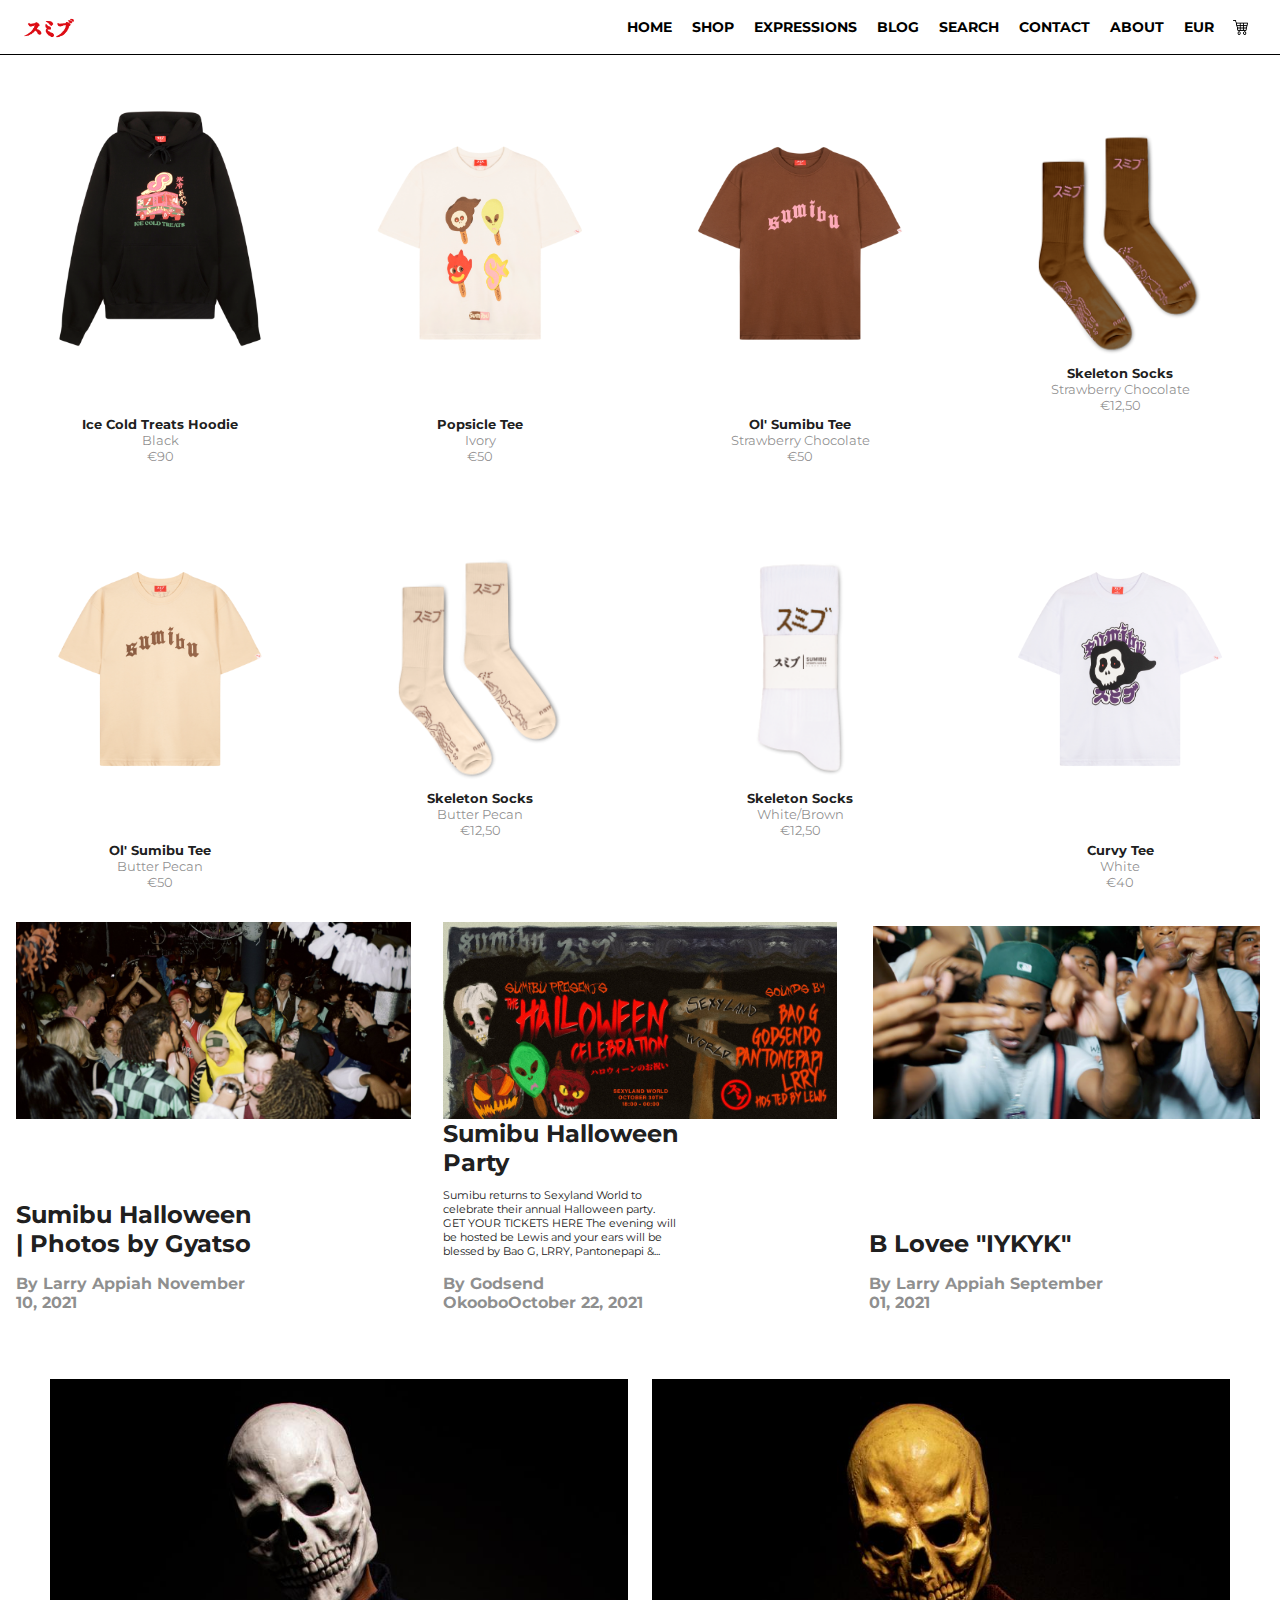
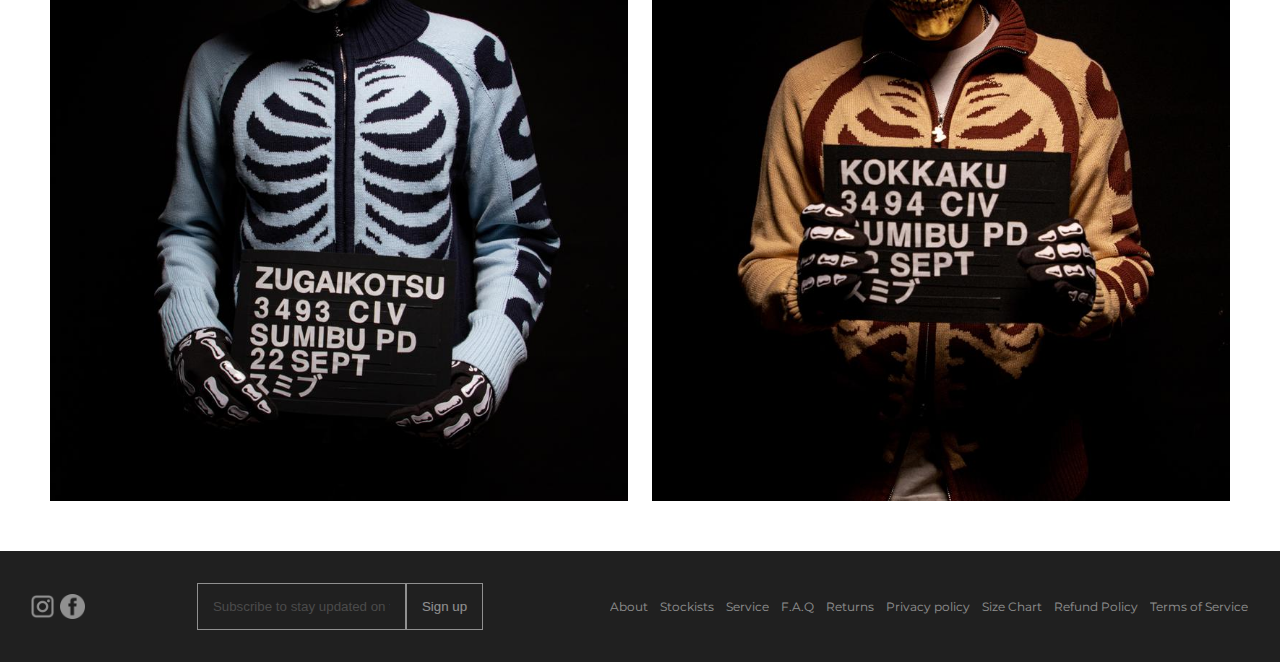
==== commit 9b96181a: "Add files via upload" ====
--- a/index.html
+++ b/index.html
@@ -17,20 +17,20 @@
     <header>
         <section>
             <a href="#"><img src="images/hamburger.png" alt="Hamburger menu icon" id="burger"></a>
-            <a href="#"><img src="images/logo.png" alt=""></a>
-            <a href=""><img src="images/winkelwagen.png" alt=""></a>
+            <a href="#"><img src="images/logo.png" alt="" id="logo"></a>
+            <a href="#"><img src="images/winkelwagen.png" alt=""></a>
         </section>
         <nav>
             <img src="images/kruis.png" alt="kruis" id="kruis">
             <ul>
                 <li> <a href="index.html">HOME</a></li>
                 <li><a href="shop.html">SHOP</a></li>
-                <li><a href="">EXPRESSIONS</a></li>
-                <li><a href="">BLOG</a></li>
-                <li><a href="">SEARCH</a></li>
-                <li><a href="">CONTACT</a></li>
-                <li><a href="">ABOUT</a></li>
-                <li><a href="">EUR</a></li>
+                <li><a href="#">EXPRESSIONS</a></li>
+                <li><a href="#">BLOG</a></li>
+                <li><a href="#">SEARCH</a></li>
+                <li><a href="#">CONTACT</a></li>
+                <li><a href="#">ABOUT</a></li>
+                <li><a href="#">EUR</a></li>
             </ul>
         </nav>
     </header>
@@ -155,18 +155,23 @@
             <img src="images/facebook.png" alt="facebook">
         </article>
         
-        <input type="email" id="email" required placeholder="Subscribe to stay updated on the latest!">
-        <input type="submit" value="Sign up">
+        <article>
+            <input type="email" id="email" required placeholder="Subscribe to stay updated on the latest!">
+            <input type="submit" value="Sign up">
+        </article>
 
-        <a href="">About</a>
-        <a href="">Stockists</a>
-        <a href="">Service</a>
-        <a href="">F.A.Q</a>
-        <a href="">Returns</a>
-        <a href="">Privacy policy</a>
-        <a href="">Size Chart</a>
-        <a href="">Refund Policy</a>
-        <a href="">Terms of Service</a>
+        <article>
+            <a href="#">About</a>
+            <a href="#">Stockists</a>
+            <a href="#">Service</a>
+            <a href="#">F.A.Q</a>
+            <a href="#">Returns</a>
+            <a href="#">Privacy policy</a>
+            <a href="#">Size Chart</a>
+            <a href="#">Refund Policy</a>
+            <a href="#">Terms of Service</a>
+        </article>
+
     </footer>
     <script src="scripts/scripts.js"></script>
 </body>
--- a/styles/styles.css
+++ b/styles/styles.css
@@ -143,14 +143,18 @@
     text-align: center;
 }
 
-div{
+main>div{
     display: flex;
     justify-content: center;
     gap: 20px;
     padding: 50px;
  }
+
+ main>div>a{
+     text-decoration: none;
+ }
  
- div h2{
+ main>div>a>h3{
      font-family: var(--standaard-font);
      border: 1px var(--standaard-zwart) solid;
      border-radius:  100%;
@@ -159,12 +163,27 @@
      color: white;
  }
 
- main>div>h2:first-of-type{
+ main>div>a>h3:hover{
+    font-family: var(--standaard-font);
+    border: 1px var(--standaard-zwart) solid;
+    border-radius:  100%;
+    padding: 10px 20px;
+    background-color: var(--standaard-zwart);
+    color: white;
+}
+
+ main>div>a:first-of-type h3{
      background-color: white;
      color: black;
      border: 1px black solid;
  }
 
+
+ main>div>a>h3:hover{
+    background-color: white;
+    border: black 1px solid;
+    color: black;
+}
 
 
 /*header*/
@@ -241,9 +260,9 @@
     height: 17px;
 }
 
-header section a img{
-    height: 25px;
-    width: 50px;
+header section a:nth-child(2) img{
+    height: 1.5em;
+    width: 3.1em;
 }
 
 /*footer*/
@@ -268,7 +287,7 @@
     margin: 5%;
 }
 
-footer>a{
+footer a{
     text-decoration: none;
     color: white;
     opacity: 50%;
@@ -316,6 +335,14 @@
         display: none;
     }
 
+    header section a:nth-child(2) img{
+        height: 1.5em;
+        width: 3.1em;
+        position: fixed;
+        top: 1em;
+        transition: .5s;
+    }
+
     header>nav{
         transform: inherit;
         background: inherit;
@@ -353,14 +380,21 @@
     header>section a:nth-child(3) img{
         position: absolute;
         right: 2em;
-        top: 1.6em;
-    }
-
-    main>div>h2:hover{
-        background-color: white;
-        border: black 1px solid;
-        color: black;
-    }
+        top: 1.2em;
+    }
+
+    footer{
+        flex-direction: row;
+        padding: 2em;
+        justify-content: space-between;
+        align-items: center;
+    }
+
+    footer a{
+        padding: 0;
+        margin-left: 1em;
+    }
+
 
     img:hover{
         cursor: url(//cdn.shopify.com/s/files/1/1156/1870/t/19/assets/SKELETON_RED.png?v=13176512040166389707),auto;
@@ -400,3 +434,23 @@
     }
  
 }
+
+
+@media (max-width: 62.5em){
+    footer{
+        flex-direction: column;
+    }
+
+    footer article:nth-child(3){
+        display: flex;
+        flex-direction: column;
+    }
+
+    footer a{
+        margin-top: 20px;
+    }
+
+    footer input{
+        margin-top: 20px;
+    }
+}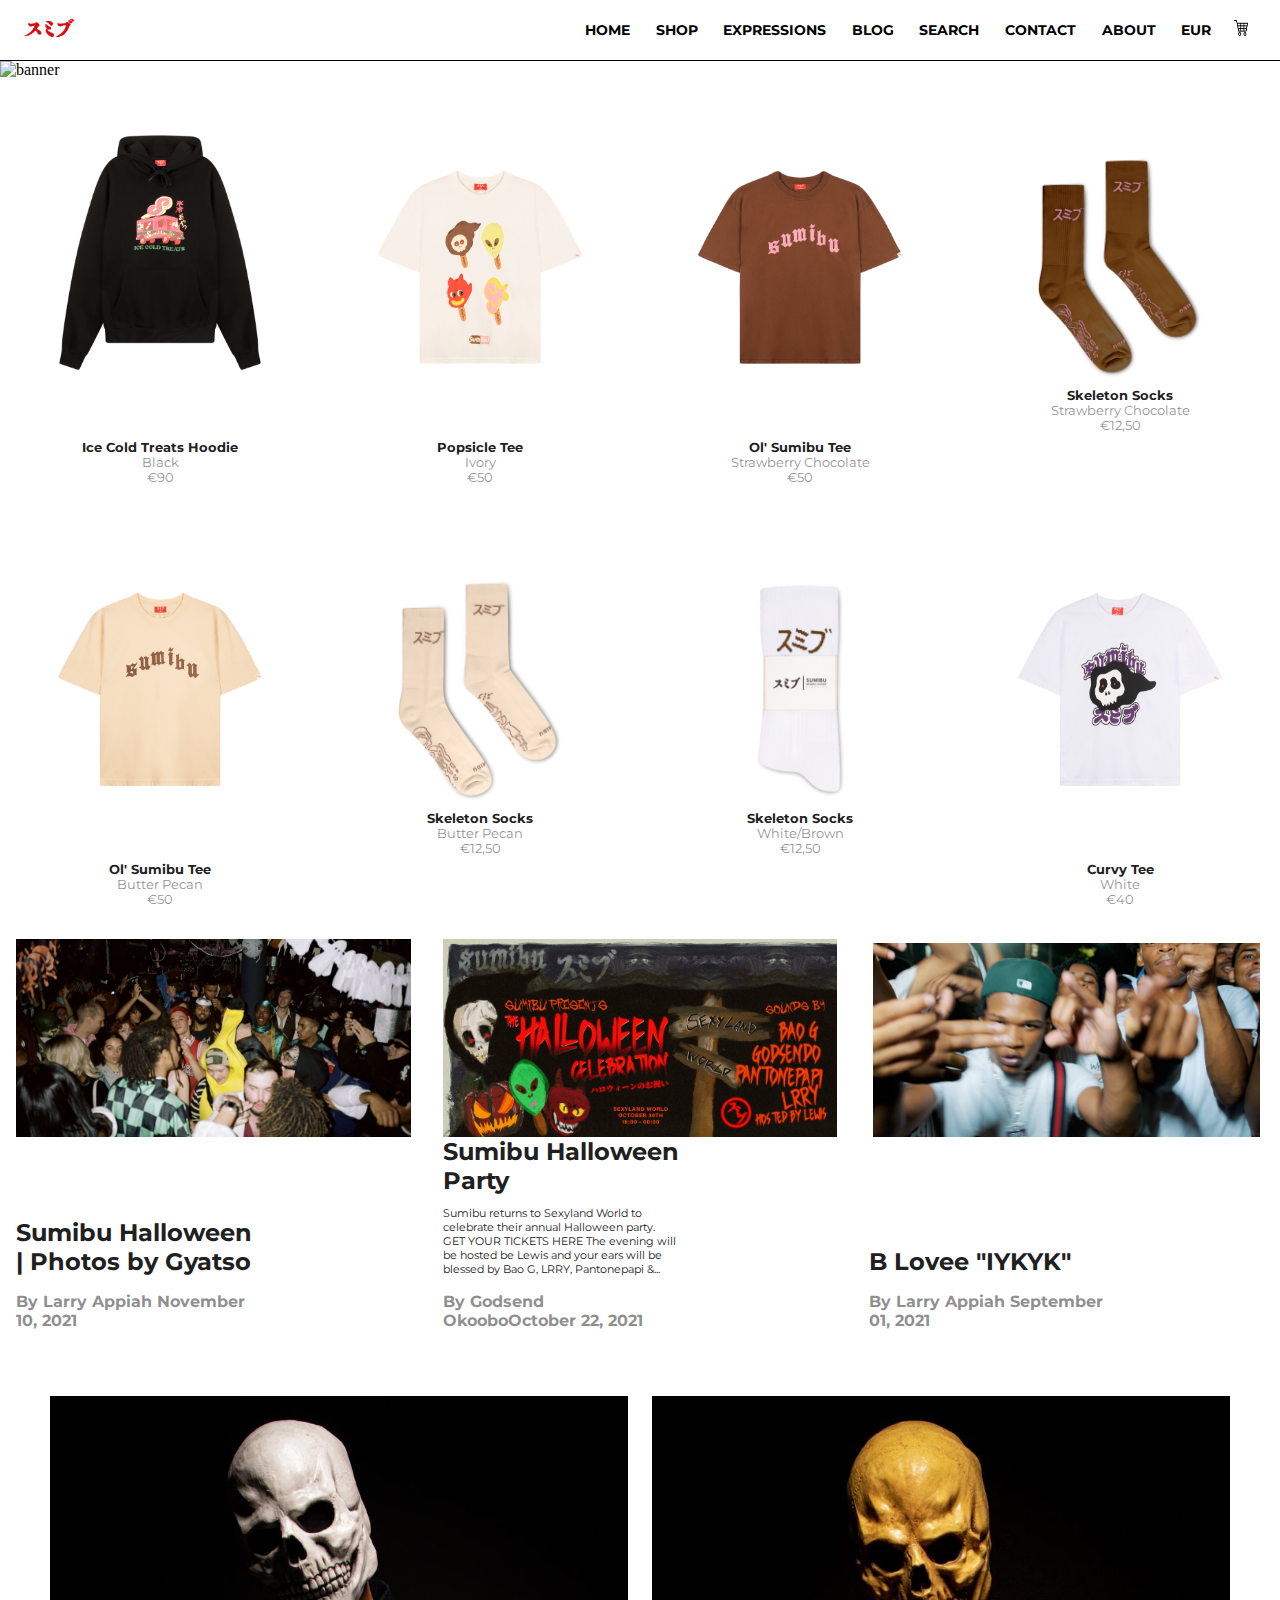
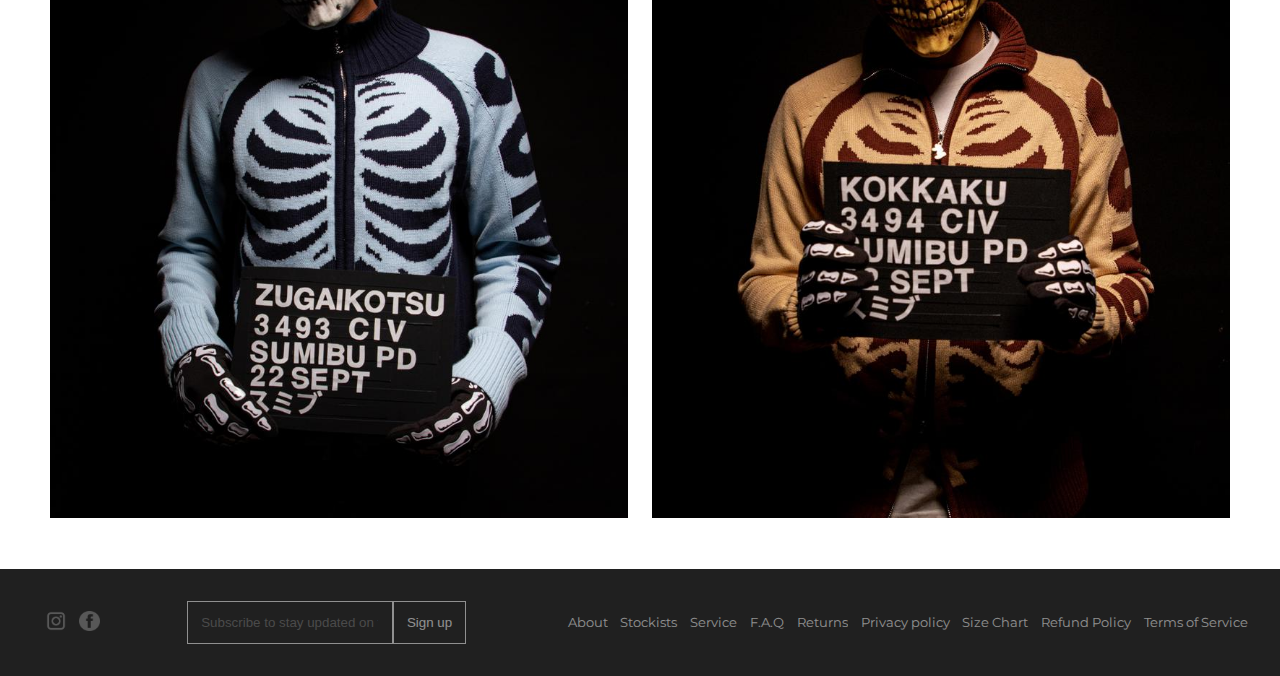
==== commit 264d497d: "Add files via upload" ====
--- a/index.html
+++ b/index.html
@@ -1,5 +1,6 @@
 <!DOCTYPE html>
 <html lang="nl">
+
 <head>
     <meta charset="UTF-8">
     <meta http-equiv="X-UA-Compatible" content="IE=edge">
@@ -13,17 +14,18 @@
     <link href="https://fonts.googleapis.com/css2?family=Montserrat&display=swap" rel="stylesheet">
     <title>Sumibu</title>
 </head>
+
 <body class="home">
     <header>
         <section>
-            <a href="#"><img src="images/hamburger.png" alt="Hamburger menu icon" id="burger"></a>
+            <a href="#" id="burger"><img src="images/hamburger.png" alt="Hamburger menu icon"></a>
             <a href="#"><img src="images/logo.png" alt="" id="logo"></a>
             <a href="#"><img src="images/winkelwagen.png" alt=""></a>
         </section>
         <nav>
-            <img src="images/kruis.png" alt="kruis" id="kruis">
+            <a href="#" id="kruis"><img src="images/kruis.png" alt="kruis"></a>
             <ul>
-                <li> <a href="index.html">HOME</a></li>
+                <li><a href="index.html">HOME</a></li>
                 <li><a href="shop.html">SHOP</a></li>
                 <li><a href="#">EXPRESSIONS</a></li>
                 <li><a href="#">BLOG</a></li>
@@ -37,124 +39,138 @@
     <main>
         <article>
             <picture>
-                <source srcset="images/tweeskelleton.png"
-                        media="(min-width: 768px)">
-                <img src="images/skeleton1.jpg" alt="" />
-                <img src="images/skeleton2.jpg" alt="">
+                <source srcset="images/tweeskelleton.png" media="(min-width: 768px)">
+                <img src="images/skeleton1.jpg" alt="banner">
             </picture>
         </article>
-        
+
         <section>
             <article>
                 <a href="#"><img src="images/trui.png" alt="hoodie">
-                <h3>Ice Cold Treats Hoodie</h3>
-                <p>Black</p>
-                <p>€90</p></a>
+                    <h3>Ice Cold Treats Hoodie</h3>
+                    <p>Black</p>
+                    <p>€90</p>
+                </a>
             </article>
             <article>
-                <a href="#"><img src="images/eerste shirt.png" alt="shirt">
-                <h3>Popsicle Tee</h1>
-                <p>Ivory</p>
-                <p>€50</p></a>
+                <a href="#"><img src="images/eerste-shirt.png" alt="shirt">
+                    <h3>Popsicle Tee</h3>
+                    <p>Ivory</p>
+                    <p>€50</p>
+                </a>
             </article>
             <article>
-                <a href="#"><img src="images/tweede shirt.png" alt="shirt">
-                <h3>Ol' Sumibu Tee</h3>
-                <p>Strawberry Chocolate</p>
-                <p>€50</p></a>
+                <a href="#"><img src="images/tweede-shirt.png" alt="shirt">
+                    <h3>Ol' Sumibu Tee</h3>
+                    <p>Strawberry Chocolate</p>
+                    <p>€50</p>
+                </a>
             </article>
             <article>
                 <a href="#"><img src="images/sokken.png" alt="sokken">
-                <h3>Skeleton Socks</h3>
-                <p>Strawberry Chocolate</p>
-                <p>€12,50</p></a>
+                    <h3>Skeleton Socks</h3>
+                    <p>Strawberry Chocolate</p>
+                    <p>€12,50</p>
+                </a>
             </article>
             <article>
-                <a href="#"><img src="images/derde shirt.png" alt="shirt">
-                <h3>Ol' Sumibu Tee</h3>
-                <p>Strawberry Sorbet</p>
-                <p>€50</p></a>
+                <a href="#"><img src="images/derde-shirt.png" alt="shirt">
+                    <h3>Ol' Sumibu Tee</h3>
+                    <p>Strawberry Sorbet</p>
+                    <p>€50</p>
+                </a>
             </article>
             <article>
-                <a href="#"><img src="images/tweede sokken.png" alt="sokken">
-                <h3>Skeleton Socks</h3>
-                <p>Strawberry Sorbet</p>
-                <p>€12,50</p></a>
+                <a href="#"><img src="images/tweede-sokken.png" alt="sokken">
+                    <h3>Skeleton Socks</h3>
+                    <p>Strawberry Sorbet</p>
+                    <p>€12,50</p>
+                </a>
             </article>
-    </section>
+        </section>
         <section>
             <article>
-                <a href="#"><img src="images/vierde shirt.png" alt="shirt">
-                <h3>Ol' Sumibu Tee</h3>
-                <p>Butter Pecan</p>
-                <p>€50</p></a>
+                <a href="#"><img src="images/vierde-shirt.png" alt="shirt">
+                    <h3>Ol' Sumibu Tee</h3>
+                    <p>Butter Pecan</p>
+                    <p>€50</p>
+                </a>
             </article>
             <article>
-                <a href="#"><img src="images/derde sokken.png" alt="sokken">
-                <h3>Skeleton Socks</h3>
-                <p>Butter Pecan</p>
-                <p>€12,50</p></a>
-            </article>
-           <article>
-                <a href="#"><img src="images/vierde sokken.png" alt="sokken">
-                <h3>Skeleton Socks</h3>
-                <p>White/Brown</p>
-                <p>€12,50</p></a>
+                <a href="#"><img src="images/derde-sokken.png" alt="sokken">
+                    <h3>Skeleton Socks</h3>
+                    <p>Butter Pecan</p>
+                    <p>€12,50</p>
+                </a>
             </article>
             <article>
-                <a href=""><img src="images/vijfde shirt.png" alt="shirt">
-                <h3>Curvy Tee</h3>
-                <p>White</p>
-                <p>€40</p></a>
+                <a href="#"><img src="images/vierde-sokken.png" alt="sokken">
+                    <h3>Skeleton Socks</h3>
+                    <p>White/Brown</p>
+                    <p>€12,50</p>
+                </a>
             </article>
             <article>
-                <a href="#"><img src="images/vijfde sokken.png" alt="shirt">
-                <h3>Skeleton Socks</h3>
-                <p>White/Purple</p>
-                <p>€12,5</p></a>
+                <a href=""><img src="images/vijfde-shirt.png" alt="shirt">
+                    <h3>Curvy Tee</h3>
+                    <p>White</p>
+                    <p>€40</p>
+                </a>
             </article>
             <article>
-                <a href="#"><img src="images/zesde shirt.png" alt="shirt">
-                <h3>On Froze Tee</h3>
-                <p>Black/Red</p>
-                <p>€40</p></a>
+                <a href="#"><img src="images/vijfde-sokken.png" alt="shirt">
+                    <h3>Skeleton Socks</h3>
+                    <p>White/Purple</p>
+                    <p>€12,5</p>
+                </a>
             </article>
-    
+            <article>
+                <a href="#"><img src="images/zesde-shirt.png" alt="shirt">
+                    <h3>On Froze Tee</h3>
+                    <p>Black/Red</p>
+                    <p>€40</p>
+                </a>
+            </article>
+
         </section>
-<section>
-        <article>
-            <a href="#"><img src="images/mensen.png" alt="">
-            <h1>Sumibu Halloween | Photos by Gyatso</h1>
-            <h2>By Larry Appiah November 10, 2021</h2></a>
-        </article>
+        <section>
+            <article>
+                <a href="#"><img src="images/mensen.png" alt="">
+                    <h1>Sumibu Halloween | Photos by Gyatso</h1>
+                    <h2>By Larry Appiah November 10, 2021</h2>
+                </a>
+            </article>
 
-        <article>
-            <a href="#"><img src="images/HALLOWEEN_2021_FLYER_Eventbrite_x1000.jpeg" alt="">
-            <h1>Sumibu Halloween Party</h1>
-            <p>Sumibu returns to Sexyland World to celebrate their annual Halloween party. 
-                GET YOUR TICKETS HERE The evening will be hosted be Lewis and your ears will be blessed by Bao G, LRRY, Pantonepapi &...</p>
-            <h2>By Godsend OkooboOctober 22, 2021</h2></a>
-        </article>
+            <article>
+                <a href="#"><img src="images/HALLOWEEN_2021_FLYER_Eventbrite_x1000.jpeg" alt="">
+                    <h1>Sumibu Halloween Party</h1>
+                    <p>Sumibu returns to Sexyland World to celebrate their annual Halloween party.
+                        GET YOUR TICKETS HERE The evening will be hosted be Lewis and your ears will be blessed by Bao
+                        G, LRRY, Pantonepapi &...</p>
+                    <h2>By Godsend OkooboOctober 22, 2021</h2>
+                </a>
+            </article>
 
-        <article>
-            <a href="#"><img src="images/blove.png" alt="">
-            <h1>B Lovee "IYKYK"</h1>
-            <h2>By Larry Appiah September 01, 2021</h2></a>
-        </article>
-    </section>
+            <article>
+                <a href="#"><img src="images/blove.png" alt="">
+                    <h1>B Lovee "IYKYK"</h1>
+                    <h2>By Larry Appiah September 01, 2021</h2>
+                </a>
+            </article>
+        </section>
 
         <article>
             <img src="images/skelli1.jpeg" alt="">
             <img src="images/skelli2.jpeg" alt="">
         </article>
-   
+
     </main>
-    <footer>    
+    <footer>
         <article>
-            <img src="images/insta.png" alt="instagram">
-            <img src="images/facebook.png" alt="facebook">
+            <a href="#"><img src="images/insta.png" alt="instagram"></a>
+            <a href="#"><img src="images/facebook.png" alt="facebook"></a>
         </article>
-        
+
         <article>
             <input type="email" id="email" required placeholder="Subscribe to stay updated on the latest!">
             <input type="submit" value="Sign up">
@@ -175,4 +191,5 @@
     </footer>
     <script src="scripts/scripts.js"></script>
 </body>
+
 </html>--- a/styles/styles.css
+++ b/styles/styles.css
@@ -1,6 +1,6 @@
 *,html {
-    padding: 0px;
-    margin: 0px;
+    padding: 0em;
+    margin: 0em;
     box-sizing: border-box;
     cursor: url(//cdn.shopify.com/s/files/1/1156/1870/t/19/assets/SKELETON.png?v=17962530914533551007),auto;
 }
@@ -95,11 +95,6 @@
     padding: 0%;
 }
 
-.home picture{
-    display: flex;
-    overflow: auto;
-}
-
 .home picture img{
     width: 100%;
 }
@@ -131,7 +126,7 @@
 
 section>article>a>h3{
     font-family: var(--standaard-font);
-    font-size: 13px;
+    font-size: 0.8em;
     color: var(--standaard-zwart);
     text-align: center;
 }
@@ -139,15 +134,15 @@
 section>article>a>p{
     color: var(--standaard-zwart-lagere-oppacity);
     font-family:  var(--standaard-font);
-    font-size: 13px;
+    font-size: 0.8em;
     text-align: center;
 }
 
 main>div{
     display: flex;
     justify-content: center;
-    gap: 20px;
-    padding: 50px;
+    gap: 1.3em;
+    padding: 2.8em;
  }
 
  main>div>a{
@@ -156,18 +151,18 @@
  
  main>div>a>h3{
      font-family: var(--standaard-font);
-     border: 1px var(--standaard-zwart) solid;
+     border: 0.1em var(--standaard-zwart) solid;
      border-radius:  100%;
-     padding: 10px 20px;
+     padding: 0.8em 1.2em;
      background-color: var(--standaard-zwart);
      color: white;
  }
 
  main>div>a>h3:hover{
     font-family: var(--standaard-font);
-    border: 1px var(--standaard-zwart) solid;
+    border: 0.1em var(--standaard-zwart) solid;
     border-radius:  100%;
-    padding: 10px 20px;
+    padding: 0.8em 1.2em;
     background-color: var(--standaard-zwart);
     color: white;
 }
@@ -175,13 +170,13 @@
  main>div>a:first-of-type h3{
      background-color: white;
      color: black;
-     border: 1px black solid;
+     border: 0.1em black solid;
  }
 
 
  main>div>a>h3:hover{
     background-color: white;
-    border: black 1px solid;
+    border: black 0.1em solid;
     color: black;
 }
 
@@ -192,7 +187,7 @@
 
 /*burgermenu*/
 header{
-    border-bottom: 1px solid black;
+    border-bottom: 0.1em solid black;
     padding: .5em;
 }
 
@@ -203,10 +198,10 @@
 header nav{
     background-color: rgba(0, 0, 0, 0.863);
     position: fixed;
-    top: 0px;
-    right: 0px;
-    left: 0px;
-    bottom: 0px;
+    top: 0;
+    right: 0;
+    left: 0;
+    bottom: 0;
     transform:translateX(-100%);
     transition: 1s;
 }
@@ -214,8 +209,8 @@
 header ul{
     display: flex;
     flex-direction: column; 
-    margin-left: 50px;
-    margin-top: 50px;
+    margin-left: 2.5em;
+    margin-top: 2.5em;
 }
 
 header ul li{
@@ -226,19 +221,19 @@
     text-decoration: none;
     color: white;
     font-family: var(--standaard-font);
-    font-size: 20px;
+    font-size: 1.5em;
     font-weight: bold;
     
 }
 
 header nav li{
-    padding: 10px;
+    padding: 0.8em;
 }
 
 header nav img{
-    width: 30px;
-    margin-left: 45px;
-    margin-top: 20px;
+    width: 1.8em;
+    margin-left: 2.4em;
+    margin-top: 1.2em;
 }
 
 /*einde burgermenu*/
@@ -251,13 +246,13 @@
 }
 
 header section a:nth-child(1) img{
-    width: 15px;
-    height: 17px;
+    width: 0.9em;
+    height: 1.1em;
 }
 
 header section a:nth-child(3) img{
-    width: 15px;
-    height: 17px;
+    width: 0.9em;
+    height: 1.1em;
 }
 
 header section a:nth-child(2) img{
@@ -278,11 +273,10 @@
     display: flex;
     flex-direction: row;
     justify-content: center;
-
-}
-
-footer>article>img{
-    width: 25px;
+}
+
+footer>article>a>img{
+    width: 1.6em;
     opacity: 50%;
     margin: 5%;
 }
@@ -292,17 +286,17 @@
     color: white;
     opacity: 50%;
     font-family:  var(--standaard-font);
-    font-size: 12px;
+    font-size: 0.8em;
     text-align: center;
     padding: 3%;
 }
 
 footer input{
-    padding: 15px;
+    padding: 1em;
     color: white;
     opacity: 50%;
     background-color:  var(--standaard-zwart);
-    border: white 1px solid;
+    border: white 0.1em solid;
 }
 
 @media (min-width: 48em){
@@ -401,32 +395,32 @@
     }
 
     main>section:first-of-type article:nth-of-type(2) img:hover{
-        content: url('/images/pop.png');
+        content: url('../images/pop.png');
     }
 
     main>section:first-of-type article:nth-of-type(1) img:hover{
-        content: url('/images/hoodie2.png');
+        content: url('../images/hoodie2.png');
     }
 
     main>section:first-of-type article:nth-of-type(3) img:hover{
-        content: url('/images/bruin.png');
+        content: url('../images/bruin.png');
     }
 
     main>section:first-of-type article:nth-of-type(5) img:hover{
-        content: url('/images/roze2.png');
+        content: url('../images/roze2.png');
     }
 
 
     main>section:first-of-type article:nth-of-type(7) img:hover, main>section:nth-of-type(2) article:nth-of-type(1) img:hover{
-        content: url('/images/beige2.png');
+        content: url('../images/beige2.png');
     }
 
     main>section:first-of-type article:nth-of-type(10) img:hover, main>section:nth-of-type(2) article:nth-of-type(4) img:hover{
-        content: url('/images/shirt.png');
+        content: url('../images/shirt.png');
     }
 
     main>section:first-of-type article:nth-of-type(12) img:hover, main>section:nth-of-type(2) article:nth-of-type(6) img:hover{
-        content: url('/images/zwart2.png');
+        content: url('../images/zwart2.png');
     }
 
     a{
@@ -447,10 +441,10 @@
     }
 
     footer a{
-        margin-top: 20px;
+        margin-top: 1.4em;
     }
 
     footer input{
-        margin-top: 20px;
+        margin-top: 1.4em;
     }
 }